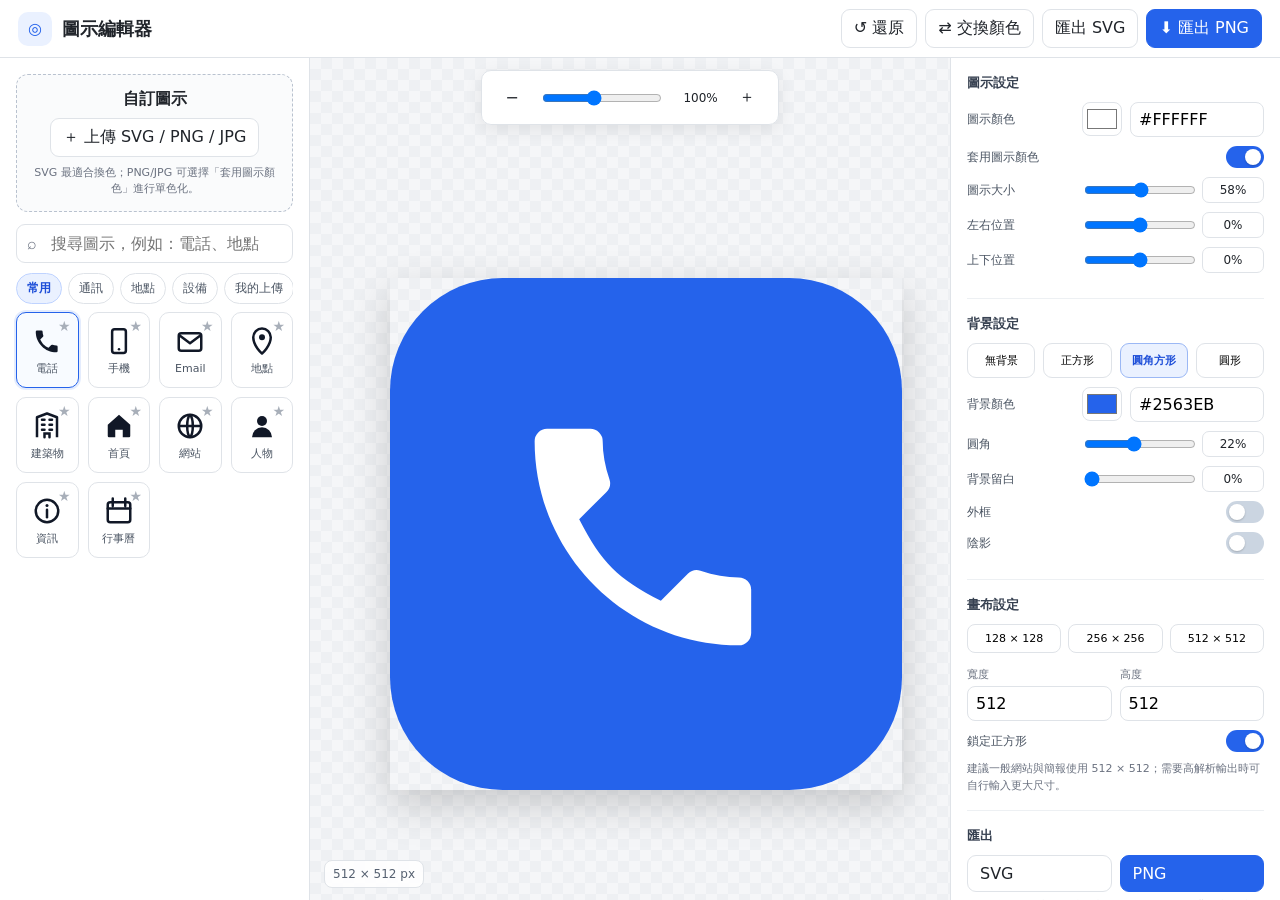
==== icon-editor/index.html @ 5bfa66d4 "Add icon editor V1.1" ====
<!DOCTYPE html>
<html lang="zh-Hant">
<head>
<meta charset="UTF-8">
<meta name="viewport" content="width=device-width, initial-scale=1.0">
<title>圖示編輯器 V1.1</title>
<style>
  :root{
    --bg:#f5f6f8;
    --panel:#ffffff;
    --line:#dfe3e8;
    --text:#20242a;
    --muted:#6b7280;
    --accent:#2563eb;
    --accent-soft:#eaf1ff;
    --danger:#dc2626;
    --shadow:0 8px 24px rgba(0,0,0,.08);
    --radius:14px;
  }
  *{box-sizing:border-box}
  body{
    margin:0;
    font-family:"Segoe UI","Microsoft JhengHei",system-ui,-apple-system,sans-serif;
    color:var(--text);
    background:var(--bg);
    min-height:100vh;
    overflow:hidden;
  }
  button,input,select{font:inherit}
  button{cursor:pointer}
  .app{
    display:grid;
    grid-template-rows:58px 1fr;
    height:100vh;
  }
  .topbar{
    display:flex;
    align-items:center;
    justify-content:space-between;
    gap:16px;
    padding:0 18px;
    background:#fff;
    border-bottom:1px solid var(--line);
  }
  .brand{
    display:flex;
    align-items:center;
    gap:10px;
    min-width:0;
  }
  .brand-logo{
    width:34px;height:34px;border-radius:10px;
    display:grid;place-items:center;
    background:var(--accent-soft); color:var(--accent);
    font-weight:700;
  }
  .brand h1{font-size:18px;margin:0;white-space:nowrap}
  .toolbar{
    display:flex;align-items:center;gap:8px;flex-wrap:wrap;
  }
  .btn{
    border:1px solid var(--line);
    background:#fff;
    color:var(--text);
    border-radius:9px;
    padding:8px 12px;
    display:inline-flex;align-items:center;gap:6px;
  }
  .btn:hover{background:#f8fafc}
  .btn.primary{background:var(--accent);color:#fff;border-color:var(--accent)}
  .btn.primary:hover{filter:brightness(.96)}
  .btn.ghost{border-color:transparent;background:transparent}
  .btn.danger{color:var(--danger)}
  .workspace{
    display:grid;
    grid-template-columns:310px 1fr 330px;
    min-height:0;
  }
  .panel{
    background:var(--panel);
    min-height:0;
    overflow:auto;
  }
  .left{border-right:1px solid var(--line)}
  .right{border-left:1px solid var(--line)}
  .panel-inner{padding:16px}
  .section-title{
    font-size:13px;
    font-weight:700;
    margin:0 0 10px;
    color:#374151;
  }
  .search{
    position:relative;
    margin-bottom:10px;
  }
  .search input{
    width:100%;
    border:1px solid var(--line);
    border-radius:9px;
    padding:9px 10px 9px 34px;
    outline:none;
    background:#fff;
  }
  .search span{
    position:absolute;left:11px;top:50%;transform:translateY(-50%);
    color:var(--muted);
  }
  .tabs{
    display:flex;gap:6px;overflow:auto;padding-bottom:8px;
    scrollbar-width:thin;
  }
  .tab{
    flex:0 0 auto;
    border:1px solid var(--line);
    border-radius:999px;
    padding:6px 10px;
    background:#fff;
    color:#4b5563;
    font-size:12px;
  }
  .tab.active{
    background:var(--accent-soft);
    border-color:#bfd3ff;
    color:#1d4ed8;
    font-weight:700;
  }
  .icon-grid{
    display:grid;
    grid-template-columns:repeat(4,1fr);
    gap:9px;
  }
  .icon-item{
    position:relative;
    border:1px solid var(--line);
    border-radius:10px;
    background:#fff;
    min-height:76px;
    padding:9px 6px 6px;
    display:flex;
    cursor:pointer;
    user-select:none;
    flex-direction:column;
    align-items:center;
    justify-content:center;
    gap:5px;
  }
  .icon-item:hover{border-color:#9db7ef;background:#fbfdff}
  .icon-item.active{
    border-color:var(--accent);
    box-shadow:0 0 0 2px rgba(37,99,235,.12);
    background:#f8fbff;
  }
  .icon-preview{
    width:30px;height:30px;
    color:#111827;
    display:grid;place-items:center;
  }
  .icon-preview svg{width:100%;height:100%}
  .icon-name{
    font-size:11px;
    color:#4b5563;
    max-width:100%;
    overflow:hidden;
    text-overflow:ellipsis;
    white-space:nowrap;
  }
  .favorite{
    position:absolute;right:5px;top:4px;
    border:none;background:transparent;color:#a8afb9;
    padding:2px;font-size:14px;line-height:1;
  }
  .favorite.on{color:#f59e0b}
  .upload-box{
    border:1.5px dashed #b9c2cf;
    border-radius:12px;
    padding:14px;
    text-align:center;
    background:#fafbfc;
    margin-bottom:12px;
  }
  .upload-box input{display:none}
  .upload-box .btn{justify-content:center}
  .upload-note{
    margin-top:8px;
    font-size:11px;
    color:var(--muted);
    line-height:1.45;
  }

  .stage{
    position:relative;
    min-width:0;
    min-height:0;
    overflow:auto;
    background:
      linear-gradient(45deg,#eef0f3 25%,transparent 25%),
      linear-gradient(-45deg,#eef0f3 25%,transparent 25%),
      linear-gradient(45deg,transparent 75%,#eef0f3 75%),
      linear-gradient(-45deg,transparent 75%,#eef0f3 75%);
    background-size:22px 22px;
    background-position:0 0,0 11px,11px -11px,-11px 0;
  }
  .stage-toolbar{
    position:sticky;
    top:12px;
    z-index:5;
    display:flex;
    justify-content:center;
    pointer-events:none;
  }
  .stage-toolbar .group{
    pointer-events:auto;
    display:flex;align-items:center;gap:8px;
    padding:7px 10px;
    border:1px solid var(--line);
    background:rgba(255,255,255,.94);
    backdrop-filter:blur(8px);
    border-radius:10px;
    box-shadow:0 5px 18px rgba(0,0,0,.08);
  }
  .stage-toolbar input[type=range]{width:120px}
  .stage-center{
    min-height:100%;
    min-width:100%;
    display:grid;
    place-items:center;
    padding:80px;
  }
  .canvas-wrap{
    position:relative;
    box-shadow:0 15px 40px rgba(0,0,0,.18);
    background:transparent;
    transform-origin:center center;
  }
  #previewSvg{display:block}
  .stage-info{
    position:absolute;
    left:14px;bottom:12px;
    color:#556070;
    font-size:12px;
    background:rgba(255,255,255,.9);
    border:1px solid var(--line);
    border-radius:8px;
    padding:6px 8px;
  }

  .control-section{
    border-bottom:1px solid #edf0f3;
    padding:0 0 16px;
    margin-bottom:16px;
  }
  .control-section:last-child{border-bottom:none}
  .control-row{
    display:grid;
    grid-template-columns:105px 1fr;
    gap:10px;
    align-items:center;
    margin:9px 0;
  }
  .control-row label{
    color:#4b5563;
    font-size:12px;
  }
  .control-row input[type="text"],
  .control-row input[type="number"],
  .control-row select{
    width:100%;
    border:1px solid var(--line);
    border-radius:8px;
    padding:7px 8px;
    outline:none;
    background:#fff;
  }
  .control-row input:focus,.control-row select:focus{border-color:#94b4f6}
  .range-line{
    display:grid;
    grid-template-columns:1fr 62px;
    gap:8px;
    align-items:center;
  }
  .range-line input[type=range]{width:100%}
  .mini-val{
    border:1px solid var(--line);
    border-radius:7px;
    padding:5px 6px;
    text-align:center;
    font-size:12px;
    background:#fff;
  }
  .color-field{
    display:grid;
    grid-template-columns:40px 1fr;
    gap:8px;
  }
  input[type="color"]{
    width:40px;height:34px;padding:2px;
    border:1px solid var(--line);
    border-radius:8px;background:#fff;
  }
  .shape-grid{
    display:grid;
    grid-template-columns:repeat(4,1fr);
    gap:8px;
  }
  .shape-btn{
    border:1px solid var(--line);
    border-radius:9px;
    background:#fff;
    padding:9px 4px;
    font-size:11px;
  }
  .shape-btn.active{
    background:var(--accent-soft);
    color:#1d4ed8;
    border-color:#9bb8f5;
    font-weight:700;
  }
  .preset-grid{
    display:grid;
    grid-template-columns:repeat(3,1fr);
    gap:7px;
  }
  .preset{
    border:1px solid var(--line);
    background:#fff;
    border-radius:8px;
    padding:7px 6px;
    font-size:11px;
  }
  .preset:hover{background:#f8fafc}
  .two-cols{
    display:grid;
    grid-template-columns:1fr 1fr;
    gap:8px;
  }
  .check-row{
    display:flex;
    align-items:center;
    justify-content:space-between;
    gap:10px;
    margin:9px 0;
    font-size:12px;color:#4b5563;
  }
  .switch{
    position:relative;width:38px;height:22px;
  }
  .switch input{display:none}
  .slider{
    position:absolute;inset:0;background:#cbd5e1;border-radius:999px;
    transition:.2s;
  }
  .slider:before{
    content:"";position:absolute;width:16px;height:16px;left:3px;top:3px;
    background:#fff;border-radius:50%;transition:.2s;box-shadow:0 1px 2px rgba(0,0,0,.2);
  }
  .switch input:checked + .slider{background:var(--accent)}
  .switch input:checked + .slider:before{transform:translateX(16px)}
  .small-note{
    font-size:11px;color:var(--muted);line-height:1.5;margin-top:6px;
  }
  .empty{
    grid-column:1/-1;
    text-align:center;
    color:var(--muted);
    padding:24px 10px;
    font-size:12px;
  }
  .toast{
    position:fixed;
    left:50%;bottom:24px;transform:translateX(-50%) translateY(20px);
    background:#111827;color:#fff;padding:10px 14px;border-radius:9px;
    font-size:13px;opacity:0;pointer-events:none;transition:.25s;z-index:99;
  }
  .toast.show{opacity:1;transform:translateX(-50%) translateY(0)}
  @media(max-width:1050px){
    body{overflow:auto}
    .app{height:auto;min-height:100vh}
    .workspace{grid-template-columns:260px minmax(520px,1fr) 300px;min-width:1080px;min-height:calc(100vh - 58px)}
  }
</style>
</head>
<body>
<div class="app">
  <header class="topbar">
    <div class="brand">
      <div class="brand-logo">◎</div>
      <h1>圖示編輯器</h1>
    </div>
    <div class="toolbar">
      <button class="btn" id="resetBtn">↺ 還原</button>
      <button class="btn" id="swapBtn">⇄ 交換顏色</button>
      <button class="btn" id="svgBtn">匯出 SVG</button>
      <button class="btn primary" id="pngBtn">⬇ 匯出 PNG</button>
    </div>
  </header>

  <main class="workspace">
    <aside class="panel left">
      <div class="panel-inner">
        <div class="upload-box">
          <div style="font-weight:700;margin-bottom:8px;">自訂圖示</div>
          <label class="btn" for="fileInput">＋ 上傳 SVG / PNG / JPG</label>
          <input id="fileInput" type="file" accept=".svg,image/svg+xml,image/png,image/jpeg,image/webp" multiple>
          <div class="upload-note">SVG 最適合換色；PNG/JPG 可選擇「套用圖示顏色」進行單色化。</div>
        </div>

        <div class="search">
          <span>⌕</span>
          <input id="searchInput" type="text" placeholder="搜尋圖示，例如：電話、地點">
        </div>

        <div class="tabs" id="tabs"></div>
        <div class="icon-grid" id="iconGrid"></div>
      </div>
    </aside>

    <section class="stage" id="stage">
      <div class="stage-toolbar">
        <div class="group">
          <button class="btn ghost" id="zoomOut">−</button>
          <input id="zoomRange" type="range" min="25" max="200" step="5" value="100">
          <span id="zoomLabel" style="width:46px;text-align:right;font-size:12px;">100%</span>
          <button class="btn ghost" id="zoomIn">＋</button>
        </div>
      </div>

      <div class="stage-center">
        <div class="canvas-wrap" id="canvasWrap">
          <svg id="previewSvg" xmlns="http://www.w3.org/2000/svg" width="512" height="512" viewBox="0 0 512 512"></svg>
        </div>
      </div>
      <div class="stage-info" id="stageInfo">512 × 512 px</div>
    </section>

    <aside class="panel right">
      <div class="panel-inner">
        <div class="control-section">
          <div class="section-title">圖示設定</div>

          <div class="control-row">
            <label>圖示顏色</label>
            <div class="color-field">
              <input id="iconColor" type="color" value="#ffffff">
              <input id="iconHex" type="text" value="#FFFFFF">
            </div>
          </div>

          <div class="check-row">
            <span>套用圖示顏色</span>
            <label class="switch">
              <input id="tintToggle" type="checkbox" checked>
              <span class="slider"></span>
            </label>
          </div>

          <div class="control-row">
            <label>圖示大小</label>
            <div class="range-line">
              <input id="iconSize" type="range" min="20" max="95" value="58">
              <div class="mini-val" id="iconSizeVal">58%</div>
            </div>
          </div>

          <div class="control-row">
            <label>左右位置</label>
            <div class="range-line">
              <input id="offsetX" type="range" min="-40" max="40" value="0">
              <div class="mini-val" id="offsetXVal">0%</div>
            </div>
          </div>

          <div class="control-row">
            <label>上下位置</label>
            <div class="range-line">
              <input id="offsetY" type="range" min="-40" max="40" value="0">
              <div class="mini-val" id="offsetYVal">0%</div>
            </div>
          </div>
        </div>

        <div class="control-section">
          <div class="section-title">背景設定</div>

          <div class="shape-grid" id="shapeGrid">
            <button class="shape-btn" data-shape="none">無背景</button>
            <button class="shape-btn" data-shape="square">正方形</button>
            <button class="shape-btn active" data-shape="rounded">圓角方形</button>
            <button class="shape-btn" data-shape="circle">圓形</button>
          </div>

          <div class="control-row">
            <label>背景顏色</label>
            <div class="color-field">
              <input id="bgColor" type="color" value="#2563eb">
              <input id="bgHex" type="text" value="#2563EB">
            </div>
          </div>

          <div class="control-row" id="radiusRow">
            <label>圓角</label>
            <div class="range-line">
              <input id="radiusRange" type="range" min="0" max="50" value="22">
              <div class="mini-val" id="radiusVal">22%</div>
            </div>
          </div>

          <div class="control-row">
            <label>背景留白</label>
            <div class="range-line">
              <input id="bgInset" type="range" min="0" max="30" value="0">
              <div class="mini-val" id="bgInsetVal">0%</div>
            </div>
          </div>

          <div class="check-row">
            <span>外框</span>
            <label class="switch">
              <input id="borderToggle" type="checkbox">
              <span class="slider"></span>
            </label>
          </div>

          <div id="borderControls" style="display:none;">
            <div class="control-row">
              <label>外框顏色</label>
              <div class="color-field">
                <input id="borderColor" type="color" value="#ffffff">
                <input id="borderHex" type="text" value="#FFFFFF">
              </div>
            </div>
            <div class="control-row">
              <label>外框粗細</label>
              <div class="range-line">
                <input id="borderWidth" type="range" min="1" max="12" value="3">
                <div class="mini-val" id="borderWidthVal">3%</div>
              </div>
            </div>
          </div>

          <div class="check-row">
            <span>陰影</span>
            <label class="switch">
              <input id="shadowToggle" type="checkbox">
              <span class="slider"></span>
            </label>
          </div>
        </div>

        <div class="control-section">
          <div class="section-title">畫布設定</div>

          <div class="preset-grid">
            <button class="preset" data-size="128">128 × 128</button>
            <button class="preset" data-size="256">256 × 256</button>
            <button class="preset" data-size="512">512 × 512</button>
          </div>

          <div class="two-cols" style="margin-top:10px;">
            <div>
              <label style="font-size:11px;color:#6b7280;">寬度</label>
              <input id="canvasW" type="number" min="20" max="4096" value="512"
                style="width:100%;margin-top:4px;border:1px solid var(--line);border-radius:8px;padding:7px 8px;">
            </div>
            <div>
              <label style="font-size:11px;color:#6b7280;">高度</label>
              <input id="canvasH" type="number" min="20" max="4096" value="512"
                style="width:100%;margin-top:4px;border:1px solid var(--line);border-radius:8px;padding:7px 8px;">
            </div>
          </div>

          <div class="check-row">
            <span>鎖定正方形</span>
            <label class="switch">
              <input id="lockSquare" type="checkbox" checked>
              <span class="slider"></span>
            </label>
          </div>

          <div class="small-note">建議一般網站與簡報使用 512 × 512；需要高解析輸出時可自行輸入更大尺寸。</div>
        </div>

        <div class="control-section">
          <div class="section-title">匯出</div>
          <div class="two-cols">
            <button class="btn" id="svgBtn2">SVG</button>
            <button class="btn primary" id="pngBtn2">PNG</button>
          </div>
          <div class="small-note">PNG 會依目前畫布尺寸輸出；SVG 可保留向量背景與內建 SVG 圖示。</div>
        </div>
      </div>
    </aside>
  </main>
</div>

<div class="toast" id="toast"></div>

<script>
const SVG_NS = "http://www.w3.org/2000/svg";

const icons = [
  {id:"phone", name:"電話", category:"常用", keywords:"電話 phone 通訊", viewBox:"0 0 24 24", svg:`<path d="M6.6 10.8c1.8 3.5 3.1 4.8 6.6 6.6l2.2-2.2a1 1 0 0 1 1-.24c1.08.36 2.1.55 3.1.55a1 1 0 0 1 1 1V20a1 1 0 0 1-1 1C10.4 21 3 13.6 3 4.5a1 1 0 0 1 1-1H7.5a1 1 0 0 1 1 1c0 1 .19 2.02.55 3.1a1 1 0 0 1-.24 1L6.6 10.8Z" fill="currentColor"/>`},
  {id:"mobile", name:"手機", category:"常用", keywords:"手機 mobile phone", viewBox:"0 0 24 24", svg:`<rect x="6.5" y="2.5" width="11" height="19" rx="2" fill="none" stroke="currentColor" stroke-width="2"/><circle cx="12" cy="18.5" r="1" fill="currentColor"/>`},
  {id:"mail", name:"Email", category:"常用", keywords:"email 信箱 信封 mail", viewBox:"0 0 24 24", svg:`<rect x="3" y="5" width="18" height="14" rx="2" fill="none" stroke="currentColor" stroke-width="2"/><path d="m4 7 8 6 8-6" fill="none" stroke="currentColor" stroke-width="2" stroke-linecap="round" stroke-linejoin="round"/>`},
  {id:"location", name:"地點", category:"常用", keywords:"地點 地址 定位 location pin map", viewBox:"0 0 24 24", svg:`<path d="M12 22s7-6 7-13A7 7 0 0 0 5 9c0 7 7 13 7 13Z" fill="none" stroke="currentColor" stroke-width="2" stroke-linejoin="round"/><circle cx="12" cy="9" r="2.4" fill="currentColor"/>`},
  {id:"building", name:"建築物", category:"常用", keywords:"建築物 大樓 building office", viewBox:"0 0 24 24", svg:`<path d="M4 21V5l8-3 8 3v16" fill="none" stroke="currentColor" stroke-width="2" stroke-linejoin="round"/><path d="M8 7h2M14 7h2M8 11h2M14 11h2M8 15h2M14 15h2M10 21v-3h4v3" fill="none" stroke="currentColor" stroke-width="2" stroke-linecap="round"/>`},
  {id:"home", name:"首頁", category:"常用", keywords:"首頁 房子 home house", viewBox:"0 0 24 24", svg:`<path d="m3 11 9-8 9 8v9a1 1 0 0 1-1 1h-5v-6H9v6H4a1 1 0 0 1-1-1v-9Z" fill="currentColor"/>`},
  {id:"globe", name:"網站", category:"常用", keywords:"網站 地球 globe web www", viewBox:"0 0 24 24", svg:`<circle cx="12" cy="12" r="9" fill="none" stroke="currentColor" stroke-width="2"/><path d="M3 12h18M12 3c3 3 3 15 0 18M12 3c-3 3-3 15 0 18" fill="none" stroke="currentColor" stroke-width="2"/>`},
  {id:"person", name:"人物", category:"常用", keywords:"人物 聯絡人 user person", viewBox:"0 0 24 24", svg:`<circle cx="12" cy="8" r="4" fill="currentColor"/><path d="M4 21a8 8 0 0 1 16 0H4Z" fill="currentColor"/>`},
  {id:"info", name:"資訊", category:"常用", keywords:"資訊 info information", viewBox:"0 0 24 24", svg:`<circle cx="12" cy="12" r="9" fill="none" stroke="currentColor" stroke-width="2"/><circle cx="12" cy="7.5" r="1.2" fill="currentColor"/><path d="M12 11v6" stroke="currentColor" stroke-width="2" stroke-linecap="round"/>`},
  {id:"calendar", name:"行事曆", category:"常用", keywords:"行事曆 日期 日曆 calendar", viewBox:"0 0 24 24", svg:`<rect x="3" y="5" width="18" height="16" rx="2" fill="none" stroke="currentColor" stroke-width="2"/><path d="M7 2v6M17 2v6M3 10h18" stroke="currentColor" stroke-width="2" stroke-linecap="round"/>`},

  {id:"chat", name:"訊息", category:"通訊", keywords:"聊天 訊息 chat message", viewBox:"0 0 24 24", svg:`<path d="M4 4h16v12H9l-5 4V4Z" fill="none" stroke="currentColor" stroke-width="2" stroke-linejoin="round"/><path d="M8 9h8M8 13h5" stroke="currentColor" stroke-width="2" stroke-linecap="round"/>`},
  {id:"at", name:"@", category:"通訊", keywords:"@ email at", viewBox:"0 0 24 24", svg:`<path d="M16 8v6a3 3 0 0 0 6 0v-2a10 10 0 1 0-3 7.2" fill="none" stroke="currentColor" stroke-width="2" stroke-linecap="round"/><circle cx="12" cy="12" r="4" fill="none" stroke="currentColor" stroke-width="2"/>`},
  {id:"fax", name:"傳真", category:"通訊", keywords:"傳真 fax printer", viewBox:"0 0 24 24", svg:`<path d="M7 3h10v5H7zM5 9h14a2 2 0 0 1 2 2v7h-4v3H7v-3H3v-7a2 2 0 0 1 2-2Z" fill="none" stroke="currentColor" stroke-width="2"/><path d="M9 15h6M9 18h6" stroke="currentColor" stroke-width="2"/>`},
  {id:"rss", name:"RSS", category:"通訊", keywords:"RSS 訂閱 feed", viewBox:"0 0 24 24", svg:`<circle cx="6" cy="18" r="2" fill="currentColor"/><path d="M4 11a9 9 0 0 1 9 9M4 5a15 15 0 0 1 15 15" fill="none" stroke="currentColor" stroke-width="2.2" stroke-linecap="round"/>`},

  {id:"map", name:"地圖", category:"地點", keywords:"地圖 map location", viewBox:"0 0 24 24", svg:`<path d="m3 6 6-3 6 3 6-3v15l-6 3-6-3-6 3V6Z" fill="none" stroke="currentColor" stroke-width="2" stroke-linejoin="round"/><path d="M9 3v15M15 6v15" stroke="currentColor" stroke-width="2"/>`},
  {id:"office", name:"辦公室", category:"地點", keywords:"辦公室 office workplace", viewBox:"0 0 24 24", svg:`<path d="M3 21h18M5 21V4h10v17M15 9h4v12" fill="none" stroke="currentColor" stroke-width="2"/><path d="M8 8h4M8 12h4M8 16h4" stroke="currentColor" stroke-width="2" stroke-linecap="round"/>`},
  {id:"classroom", name:"教室", category:"地點", keywords:"教室 classroom school", viewBox:"0 0 24 24", svg:`<rect x="3" y="3" width="18" height="12" rx="1.5" fill="none" stroke="currentColor" stroke-width="2"/><path d="M8 21h8M12 15v6M7 8h4M7 11h8" stroke="currentColor" stroke-width="2" stroke-linecap="round"/>`},
  {id:"temple", name:"場所", category:"地點", keywords:"場所 寺院 禮堂 temple hall", viewBox:"0 0 24 24", svg:`<path d="M3 9h18L12 3 3 9ZM5 11h14v9H5zM2 21h20" fill="none" stroke="currentColor" stroke-width="2" stroke-linejoin="round"/><path d="M9 11v9M15 11v9" stroke="currentColor" stroke-width="2"/>`},

  {id:"printer", name:"印表機", category:"設備", keywords:"印表機 printer", viewBox:"0 0 24 24", svg:`<path d="M7 8V3h10v5M7 17H4a2 2 0 0 1-2-2v-5a2 2 0 0 1 2-2h16a2 2 0 0 1 2 2v5a2 2 0 0 1-2 2h-3" fill="none" stroke="currentColor" stroke-width="2"/><path d="M7 14h10v7H7z" fill="none" stroke="currentColor" stroke-width="2"/><circle cx="18" cy="11" r="1" fill="currentColor"/>`},
  {id:"computer", name:"電腦", category:"設備", keywords:"電腦 desktop computer", viewBox:"0 0 24 24", svg:`<rect x="2.5" y="3.5" width="19" height="13" rx="1.5" fill="none" stroke="currentColor" stroke-width="2"/><path d="M8 21h8M12 16.5V21" stroke="currentColor" stroke-width="2" stroke-linecap="round"/>`},
  {id:"monitor", name:"螢幕", category:"設備", keywords:"螢幕 monitor display", viewBox:"0 0 24 24", svg:`<rect x="3" y="4" width="18" height="13" rx="2" fill="none" stroke="currentColor" stroke-width="2"/><path d="M9 21h6M12 17v4" stroke="currentColor" stroke-width="2" stroke-linecap="round"/>`},
  {id:"camera", name:"相機", category:"設備", keywords:"相機 camera photo", viewBox:"0 0 24 24", svg:`<path d="M4 7h4l2-3h4l2 3h4a2 2 0 0 1 2 2v9a2 2 0 0 1-2 2H4a2 2 0 0 1-2-2V9a2 2 0 0 1 2-2Z" fill="none" stroke="currentColor" stroke-width="2"/><circle cx="12" cy="13" r="4" fill="none" stroke="currentColor" stroke-width="2"/>`},
  {id:"mic", name:"麥克風", category:"設備", keywords:"麥克風 microphone mic", viewBox:"0 0 24 24", svg:`<rect x="9" y="2" width="6" height="12" rx="3" fill="none" stroke="currentColor" stroke-width="2"/><path d="M5 11a7 7 0 0 0 14 0M12 18v4M8 22h8" fill="none" stroke="currentColor" stroke-width="2" stroke-linecap="round"/>`},
  {id:"qr", name:"QR", category:"設備", keywords:"QR qrcode", viewBox:"0 0 24 24", svg:`<path d="M3 3h7v7H3zM14 3h7v7h-7zM3 14h7v7H3z" fill="none" stroke="currentColor" stroke-width="2"/><path d="M14 14h3v3h-3zM18 18h3v3h-3zM14 19h2v2h-2zM19 14h2v2h-2z" fill="currentColor"/>`}
];

const categories = ["常用","通訊","地點","設備","我的上傳","收藏"];
let uploads = [];
let favorites = new Set(JSON.parse(localStorage.getItem("iconEditorFavorites") || "[]"));

const state = {
  selectedId:"phone",
  selectedType:"builtin",
  shape:"rounded",
  iconColor:"#FFFFFF",
  bgColor:"#2563EB",
  iconSize:58,
  offsetX:0,
  offsetY:0,
  radius:22,
  bgInset:0,
  border:false,
  borderColor:"#FFFFFF",
  borderWidth:3,
  shadow:false,
  width:512,
  height:512,
  zoom:100,
  tint:true,
  category:"常用"
};

const $ = sel => document.querySelector(sel);
const $$ = sel => [...document.querySelectorAll(sel)];
const preview = $("#previewSvg");

function esc(s){
  return String(s).replace(/[&<>"']/g, c => ({'&':'&amp;','<':'&lt;','>':'&gt;','"':'&quot;',"'":'&#39;'}[c]));
}
function toast(msg){
  const t=$("#toast"); t.textContent=msg; t.classList.add("show");
  setTimeout(()=>t.classList.remove("show"),1800);
}
function hexNormalize(v, fallback){
  let x=(v||"").trim().toUpperCase();
  if(!x.startsWith("#")) x="#"+x;
  if(/^#[0-9A-F]{6}$/.test(x)) return x;
  if(/^#[0-9A-F]{3}$/.test(x)) return "#"+x.slice(1).split("").map(c=>c+c).join("");
  return fallback;
}
function svgEl(name, attrs={}){
  const el=document.createElementNS(SVG_NS,name);
  Object.entries(attrs).forEach(([k,v])=>el.setAttribute(k,v));
  return el;
}
function currentIcon(){
  if(state.selectedType==="builtin") return icons.find(x=>x.id===state.selectedId) || icons[0];
  return uploads.find(x=>x.id===state.selectedId) || uploads[0];
}

function renderTabs(){
  $("#tabs").innerHTML=categories.map(c=>`<button class="tab ${state.category===c?"active":""}" data-cat="${c}">${c}</button>`).join("");
  $$(".tab").forEach(b=>b.onclick=()=>{state.category=b.dataset.cat;renderTabs();renderIconGrid();});
}
function renderIconGrid(){
  const q=$("#searchInput").value.trim().toLowerCase();
  let data=[];
  if(state.category==="我的上傳"){
    data=uploads;
  }else if(state.category==="收藏"){
    data=[
      ...icons.filter(i=>favorites.has("builtin:"+i.id)).map(i=>({...i,_type:"builtin"})),
      ...uploads.filter(i=>favorites.has("upload:"+i.id)).map(i=>({...i,_type:"upload"}))
    ];
  }else{
    data=icons.filter(i=>i.category===state.category).map(i=>({...i,_type:"builtin"}));
  }
  if(q) data=data.filter(i=>`${i.name} ${i.keywords||""}`.toLowerCase().includes(q));

  if(!data.length){
    $("#iconGrid").innerHTML=`<div class="empty">${state.category==="我的上傳"?"尚未上傳圖示":"找不到符合的圖示"}</div>`;
    return;
  }

  $("#iconGrid").innerHTML=data.map(i=>{
    const type=i._type || (uploads.some(u=>u.id===i.id)?"upload":"builtin");
    const active=state.selectedId===i.id && state.selectedType===type;
    const fav=favorites.has(type+":"+i.id);
    let body="";
    if(type==="builtin"){
      body=`<svg viewBox="${i.viewBox}" aria-hidden="true">${i.svg}</svg>`;
    }else if(i.kind==="svg"){
      body=`<img src="${i.url}" style="max-width:100%;max-height:100%;display:block">`;
    }else{
      body=`<img src="${i.url}" style="max-width:100%;max-height:100%;display:block">`;
    }
    return `<div class="icon-item ${active?"active":""}" data-id="${i.id}" data-type="${type}" role="button" tabindex="0" aria-label="${esc(i.name)}">
      <button class="favorite ${fav?"on":""}" data-fav="${type}:${i.id}" title="收藏" aria-label="收藏 ${esc(i.name)}">★</button>
      <span class="icon-preview">${body}</span>
      <span class="icon-name">${esc(i.name)}</span>
    </div>`;
  }).join("");

  $$(".icon-item").forEach(b=>{
    const selectIcon=e=>{
      if(e.target.closest && e.target.closest(".favorite")) return;
      state.selectedId=b.dataset.id;
      state.selectedType=b.dataset.type;
      renderIconGrid();
      renderPreview();
    };
    b.onclick=selectIcon;
    b.onkeydown=e=>{
      if(e.key==="Enter" || e.key===" "){
        e.preventDefault();
        selectIcon(e);
      }
    };
  });
  $$(".favorite").forEach(b=>{
    b.onclick=e=>{
      e.stopPropagation();
      const key=b.dataset.fav;
      favorites.has(key)?favorites.delete(key):favorites.add(key);
      localStorage.setItem("iconEditorFavorites",JSON.stringify([...favorites]));
      renderIconGrid();
    };
  });
}

async function handleFiles(files){
  for(const file of files){
    const id="up_"+Date.now()+"_"+Math.random().toString(36).slice(2,8);
    const ext=file.name.split(".").pop().toLowerCase();
    if(file.type==="image/svg+xml" || ext==="svg"){
      const text=await file.text();
      const url=URL.createObjectURL(new Blob([text],{type:"image/svg+xml"}));
      uploads.push({id,name:file.name.replace(/\.[^.]+$/,""),category:"我的上傳",kind:"svg",text,url,keywords:file.name});
    }else{
      const url=URL.createObjectURL(file);
      uploads.push({id,name:file.name.replace(/\.[^.]+$/,""),category:"我的上傳",kind:"raster",url,keywords:file.name});
    }
  }
  if(files.length){
    const last=uploads[uploads.length-1];
    state.category="我的上傳";
    state.selectedId=last.id;
    state.selectedType="upload";
    renderTabs();renderIconGrid();renderPreview();
  }
}
$("#fileInput").addEventListener("change",e=>handleFiles([...e.target.files]));
$("#searchInput").addEventListener("input",renderIconGrid);

function addBackground(){
  if(state.shape==="none") return;
  const w=state.width,h=state.height;
  const inset=Math.min(w,h)*(state.bgInset/100);
  const x=inset,y=inset,bw=w-2*inset,bh=h-2*inset;
  let shape;
  const stroke=state.border?state.borderColor:"none";
  const sw=state.border?Math.min(w,h)*(state.borderWidth/100):0;

  if(state.shape==="circle"){
    const d=Math.min(bw,bh);
    shape=svgEl("circle",{
      cx:w/2,cy:h/2,r:Math.max(0,d/2-sw/2),
      fill:state.bgColor,stroke,"stroke-width":sw
    });
  }else{
    const radius=state.shape==="square"?0:Math.min(bw,bh)*(state.radius/100);
    shape=svgEl("rect",{
      x:x+sw/2,y:y+sw/2,width:Math.max(0,bw-sw),height:Math.max(0,bh-sw),
      rx:radius,ry:radius,fill:state.bgColor,stroke,"stroke-width":sw
    });
  }
  if(state.shadow) shape.setAttribute("filter","url(#shadow)");
  preview.appendChild(shape);
}

function addBuiltinIcon(icon){
  const w=state.width,h=state.height;
  const size=Math.min(w,h)*(state.iconSize/100);
  const x=w/2 + w*(state.offsetX/100);
  const y=h/2 + h*(state.offsetY/100);

  const outer=svgEl("svg",{
    x:x-size/2,y:y-size/2,width:size,height:size,
    viewBox:icon.viewBox,
    color:state.iconColor,
    overflow:"visible"
  });
  outer.innerHTML=icon.svg;
  preview.appendChild(outer);
}

function addUploadedIcon(icon){
  const w=state.width,h=state.height;
  const size=Math.min(w,h)*(state.iconSize/100);
  const x=w/2 + w*(state.offsetX/100)-size/2;
  const y=h/2 + h*(state.offsetY/100)-size/2;

  if(icon.kind==="svg" && state.tint){
    const fo=svgEl("g",{transform:`translate(${x} ${y})`});
    const image=svgEl("image",{href:icon.url,x:0,y:0,width:size,height:size,preserveAspectRatio:"xMidYMid meet",filter:"url(#tintFilter)"});
    fo.appendChild(image);
    preview.appendChild(fo);
  }else if(icon.kind==="raster" && state.tint){
    const image=svgEl("image",{href:icon.url,x,y,width:size,height:size,preserveAspectRatio:"xMidYMid meet",filter:"url(#tintFilter)"});
    preview.appendChild(image);
  }else{
    const image=svgEl("image",{href:icon.url,x,y,width:size,height:size,preserveAspectRatio:"xMidYMid meet"});
    preview.appendChild(image);
  }
}

function renderPreview(){
  preview.setAttribute("width",state.width);
  preview.setAttribute("height",state.height);
  preview.setAttribute("viewBox",`0 0 ${state.width} ${state.height}`);
  preview.innerHTML="";

  const defs=svgEl("defs");
  defs.innerHTML=`
    <filter id="shadow" x="-30%" y="-30%" width="160%" height="160%">
      <feDropShadow dx="${state.width*.012}" dy="${state.height*.018}" stdDeviation="${Math.min(state.width,state.height)*.018}" flood-opacity=".28"/>
    </filter>
    <filter id="tintFilter" color-interpolation-filters="sRGB">
      <feFlood flood-color="${state.iconColor}" result="flood"/>
      <feComposite in="flood" in2="SourceAlpha" operator="in"/>
    </filter>`;
  preview.appendChild(defs);

  addBackground();

  const icon=currentIcon();
  if(icon){
    if(state.selectedType==="builtin") addBuiltinIcon(icon);
    else addUploadedIcon(icon);
  }

  $("#canvasWrap").style.transform=`scale(${state.zoom/100})`;
  $("#stageInfo").textContent=`${state.width} × ${state.height} px`;
  $("#radiusRow").style.opacity=state.shape==="rounded"?"1":".45";
}

function bindColor(colorId,hexId,key){
  const c=$(colorId),h=$(hexId);
  c.addEventListener("input",()=>{state[key]=c.value.toUpperCase();h.value=state[key];renderPreview();});
  h.addEventListener("change",()=>{state[key]=hexNormalize(h.value,state[key]);h.value=state[key];c.value=state[key];renderPreview();});
}
bindColor("#iconColor","#iconHex","iconColor");
bindColor("#bgColor","#bgHex","bgColor");
bindColor("#borderColor","#borderHex","borderColor");

function bindRange(id,valId,key,suffix="%"){
  const el=$(id),out=$(valId);
  el.addEventListener("input",()=>{
    state[key]=Number(el.value);
    out.textContent=el.value+suffix;
    renderPreview();
  });
}
bindRange("#iconSize","#iconSizeVal","iconSize");
bindRange("#offsetX","#offsetXVal","offsetX");
bindRange("#offsetY","#offsetYVal","offsetY");
bindRange("#radiusRange","#radiusVal","radius");
bindRange("#bgInset","#bgInsetVal","bgInset");
bindRange("#borderWidth","#borderWidthVal","borderWidth");

$$(".shape-btn").forEach(b=>b.onclick=()=>{
  state.shape=b.dataset.shape;
  $$(".shape-btn").forEach(x=>x.classList.toggle("active",x===b));
  renderPreview();
});
$("#borderToggle").onchange=e=>{
  state.border=e.target.checked;
  $("#borderControls").style.display=state.border?"block":"none";
  renderPreview();
};
$("#shadowToggle").onchange=e=>{state.shadow=e.target.checked;renderPreview();};
$("#tintToggle").onchange=e=>{state.tint=e.target.checked;renderPreview();};

function updateCanvas(w,h){
  state.width=Math.max(20,Math.min(4096,Number(w)||512));
  state.height=Math.max(20,Math.min(4096,Number(h)||512));
  $("#canvasW").value=state.width;$("#canvasH").value=state.height;
  renderPreview();
}
$$(".preset").forEach(b=>b.onclick=()=>updateCanvas(b.dataset.size,b.dataset.size));
$("#canvasW").onchange=e=>{
  const w=Number(e.target.value)||512;
  if($("#lockSquare").checked) updateCanvas(w,w); else updateCanvas(w,state.height);
};
$("#canvasH").onchange=e=>{
  const h=Number(e.target.value)||512;
  if($("#lockSquare").checked) updateCanvas(h,h); else updateCanvas(state.width,h);
};

$("#zoomRange").oninput=e=>{
  state.zoom=Number(e.target.value);$("#zoomLabel").textContent=state.zoom+"%";renderPreview();
};
$("#zoomOut").onclick=()=>{
  state.zoom=Math.max(25,state.zoom-10);$("#zoomRange").value=state.zoom;$("#zoomLabel").textContent=state.zoom+"%";renderPreview();
};
$("#zoomIn").onclick=()=>{
  state.zoom=Math.min(200,state.zoom+10);$("#zoomRange").value=state.zoom;$("#zoomLabel").textContent=state.zoom+"%";renderPreview();
};

$("#swapBtn").onclick=()=>{
  [state.iconColor,state.bgColor]=[state.bgColor,state.iconColor];
  $("#iconColor").value=state.iconColor;$("#iconHex").value=state.iconColor;
  $("#bgColor").value=state.bgColor;$("#bgHex").value=state.bgColor;
  renderPreview();
};

function resetAll(){
  Object.assign(state,{
    shape:"rounded",iconColor:"#FFFFFF",bgColor:"#2563EB",iconSize:58,
    offsetX:0,offsetY:0,radius:22,bgInset:0,border:false,borderColor:"#FFFFFF",
    borderWidth:3,shadow:false,width:512,height:512,zoom:100,tint:true
  });
  $("#iconColor").value="#ffffff";$("#iconHex").value="#FFFFFF";
  $("#bgColor").value="#2563eb";$("#bgHex").value="#2563EB";
  $("#iconSize").value=58;$("#iconSizeVal").textContent="58%";
  $("#offsetX").value=0;$("#offsetXVal").textContent="0%";
  $("#offsetY").value=0;$("#offsetYVal").textContent="0%";
  $("#radiusRange").value=22;$("#radiusVal").textContent="22%";
  $("#bgInset").value=0;$("#bgInsetVal").textContent="0%";
  $("#borderToggle").checked=false;$("#borderControls").style.display="none";
  $("#shadowToggle").checked=false;$("#tintToggle").checked=true;
  $("#canvasW").value=512;$("#canvasH").value=512;
  $("#zoomRange").value=100;$("#zoomLabel").textContent="100%";
  $$(".shape-btn").forEach(b=>b.classList.toggle("active",b.dataset.shape==="rounded"));
  renderPreview();toast("已還原預設設定");
}
$("#resetBtn").onclick=resetAll;

function filename(ext){
  const icon=currentIcon();
  const n=(icon?.name||"icon").replace(/[\\/:*?"<>|]/g,"_");
  return `${n}_${state.width}x${state.height}.${ext}`;
}

function serializedSvg(){
  const clone=preview.cloneNode(true);
  clone.removeAttribute("width");
  clone.removeAttribute("height");
  clone.setAttribute("xmlns",SVG_NS);
  clone.setAttribute("viewBox",`0 0 ${state.width} ${state.height}`);
  return new XMLSerializer().serializeToString(clone);
}
function downloadBlob(blob,name){
  const a=document.createElement("a");
  a.href=URL.createObjectURL(blob);a.download=name;document.body.appendChild(a);a.click();a.remove();
  setTimeout(()=>URL.revokeObjectURL(a.href),500);
}
function exportSvg(){
  const svg=serializedSvg();
  downloadBlob(new Blob([svg],{type:"image/svg+xml;charset=utf-8"}),filename("svg"));
  toast("SVG 已匯出");
}
async function exportPng(){
  const svg=serializedSvg();
  const url=URL.createObjectURL(new Blob([svg],{type:"image/svg+xml;charset=utf-8"}));
  const img=new Image();
  img.onload=()=>{
    const canvas=document.createElement("canvas");
    canvas.width=state.width;canvas.height=state.height;
    const ctx=canvas.getContext("2d");
    ctx.clearRect(0,0,canvas.width,canvas.height);
    ctx.drawImage(img,0,0,state.width,state.height);
    URL.revokeObjectURL(url);
    canvas.toBlob(blob=>{
      if(!blob){toast("PNG 匯出失敗");return;}
      downloadBlob(blob,filename("png"));
      toast("PNG 已匯出");
    },"image/png");
  };
  img.onerror=()=>{URL.revokeObjectURL(url);toast("PNG 匯出失敗，請改用 SVG");};
  img.src=url;
}
$("#svgBtn").onclick=exportSvg;
$("#svgBtn2").onclick=exportSvg;
$("#pngBtn").onclick=exportPng;
$("#pngBtn2").onclick=exportPng;

renderTabs();
renderIconGrid();
renderPreview();
</script>
</body>
</html>
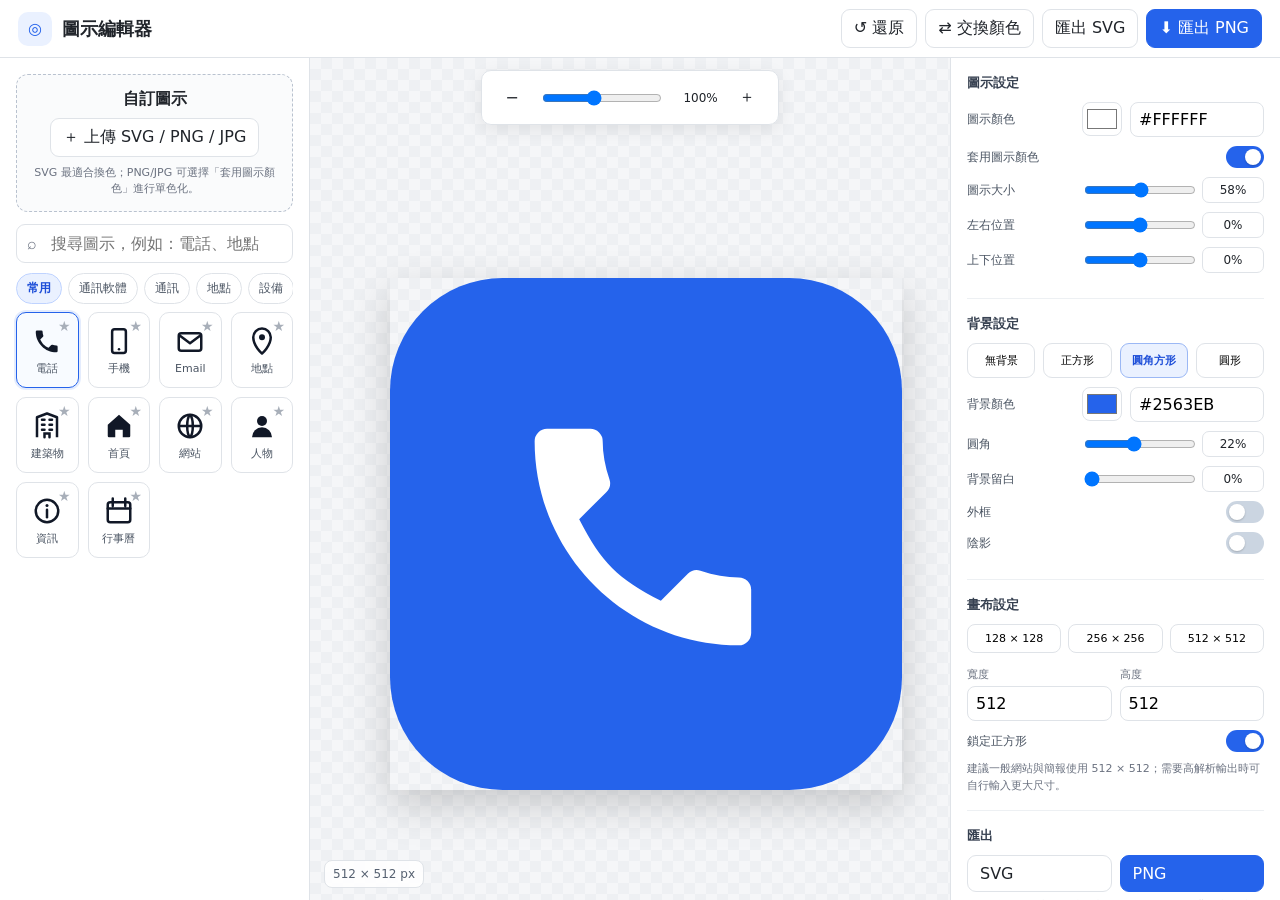
==== commit 5e5e71e4: "Add communication app icons to icon editor V1.2" ====
--- a/icon-editor/index.html
+++ b/icon-editor/index.html
@@ -2,1016 +2,24 @@
 <html lang="zh-Hant">
 <head>
 <meta charset="UTF-8">
-<meta name="viewport" content="width=device-width, initial-scale=1.0">
-<title>圖示編輯器 V1.1</title>
+<meta name="viewport" content="width=device-width,initial-scale=1.0">
+<title>圖示編輯器 V1.2</title>
 <style>
-  :root{
-    --bg:#f5f6f8;
-    --panel:#ffffff;
-    --line:#dfe3e8;
-    --text:#20242a;
-    --muted:#6b7280;
-    --accent:#2563eb;
-    --accent-soft:#eaf1ff;
-    --danger:#dc2626;
-    --shadow:0 8px 24px rgba(0,0,0,.08);
-    --radius:14px;
-  }
-  *{box-sizing:border-box}
-  body{
-    margin:0;
-    font-family:"Segoe UI","Microsoft JhengHei",system-ui,-apple-system,sans-serif;
-    color:var(--text);
-    background:var(--bg);
-    min-height:100vh;
-    overflow:hidden;
-  }
-  button,input,select{font:inherit}
-  button{cursor:pointer}
-  .app{
-    display:grid;
-    grid-template-rows:58px 1fr;
-    height:100vh;
-  }
-  .topbar{
-    display:flex;
-    align-items:center;
-    justify-content:space-between;
-    gap:16px;
-    padding:0 18px;
-    background:#fff;
-    border-bottom:1px solid var(--line);
-  }
-  .brand{
-    display:flex;
-    align-items:center;
-    gap:10px;
-    min-width:0;
-  }
-  .brand-logo{
-    width:34px;height:34px;border-radius:10px;
-    display:grid;place-items:center;
-    background:var(--accent-soft); color:var(--accent);
-    font-weight:700;
-  }
-  .brand h1{font-size:18px;margin:0;white-space:nowrap}
-  .toolbar{
-    display:flex;align-items:center;gap:8px;flex-wrap:wrap;
-  }
-  .btn{
-    border:1px solid var(--line);
-    background:#fff;
-    color:var(--text);
-    border-radius:9px;
-    padding:8px 12px;
-    display:inline-flex;align-items:center;gap:6px;
-  }
-  .btn:hover{background:#f8fafc}
-  .btn.primary{background:var(--accent);color:#fff;border-color:var(--accent)}
-  .btn.primary:hover{filter:brightness(.96)}
-  .btn.ghost{border-color:transparent;background:transparent}
-  .btn.danger{color:var(--danger)}
-  .workspace{
-    display:grid;
-    grid-template-columns:310px 1fr 330px;
-    min-height:0;
-  }
-  .panel{
-    background:var(--panel);
-    min-height:0;
-    overflow:auto;
-  }
-  .left{border-right:1px solid var(--line)}
-  .right{border-left:1px solid var(--line)}
-  .panel-inner{padding:16px}
-  .section-title{
-    font-size:13px;
-    font-weight:700;
-    margin:0 0 10px;
-    color:#374151;
-  }
-  .search{
-    position:relative;
-    margin-bottom:10px;
-  }
-  .search input{
-    width:100%;
-    border:1px solid var(--line);
-    border-radius:9px;
-    padding:9px 10px 9px 34px;
-    outline:none;
-    background:#fff;
-  }
-  .search span{
-    position:absolute;left:11px;top:50%;transform:translateY(-50%);
-    color:var(--muted);
-  }
-  .tabs{
-    display:flex;gap:6px;overflow:auto;padding-bottom:8px;
-    scrollbar-width:thin;
-  }
-  .tab{
-    flex:0 0 auto;
-    border:1px solid var(--line);
-    border-radius:999px;
-    padding:6px 10px;
-    background:#fff;
-    color:#4b5563;
-    font-size:12px;
-  }
-  .tab.active{
-    background:var(--accent-soft);
-    border-color:#bfd3ff;
-    color:#1d4ed8;
-    font-weight:700;
-  }
-  .icon-grid{
-    display:grid;
-    grid-template-columns:repeat(4,1fr);
-    gap:9px;
-  }
-  .icon-item{
-    position:relative;
-    border:1px solid var(--line);
-    border-radius:10px;
-    background:#fff;
-    min-height:76px;
-    padding:9px 6px 6px;
-    display:flex;
-    cursor:pointer;
-    user-select:none;
-    flex-direction:column;
-    align-items:center;
-    justify-content:center;
-    gap:5px;
-  }
-  .icon-item:hover{border-color:#9db7ef;background:#fbfdff}
-  .icon-item.active{
-    border-color:var(--accent);
-    box-shadow:0 0 0 2px rgba(37,99,235,.12);
-    background:#f8fbff;
-  }
-  .icon-preview{
-    width:30px;height:30px;
-    color:#111827;
-    display:grid;place-items:center;
-  }
-  .icon-preview svg{width:100%;height:100%}
-  .icon-name{
-    font-size:11px;
-    color:#4b5563;
-    max-width:100%;
-    overflow:hidden;
-    text-overflow:ellipsis;
-    white-space:nowrap;
-  }
-  .favorite{
-    position:absolute;right:5px;top:4px;
-    border:none;background:transparent;color:#a8afb9;
-    padding:2px;font-size:14px;line-height:1;
-  }
-  .favorite.on{color:#f59e0b}
-  .upload-box{
-    border:1.5px dashed #b9c2cf;
-    border-radius:12px;
-    padding:14px;
-    text-align:center;
-    background:#fafbfc;
-    margin-bottom:12px;
-  }
-  .upload-box input{display:none}
-  .upload-box .btn{justify-content:center}
-  .upload-note{
-    margin-top:8px;
-    font-size:11px;
-    color:var(--muted);
-    line-height:1.45;
-  }
-
-  .stage{
-    position:relative;
-    min-width:0;
-    min-height:0;
-    overflow:auto;
-    background:
-      linear-gradient(45deg,#eef0f3 25%,transparent 25%),
-      linear-gradient(-45deg,#eef0f3 25%,transparent 25%),
-      linear-gradient(45deg,transparent 75%,#eef0f3 75%),
-      linear-gradient(-45deg,transparent 75%,#eef0f3 75%);
-    background-size:22px 22px;
-    background-position:0 0,0 11px,11px -11px,-11px 0;
-  }
-  .stage-toolbar{
-    position:sticky;
-    top:12px;
-    z-index:5;
-    display:flex;
-    justify-content:center;
-    pointer-events:none;
-  }
-  .stage-toolbar .group{
-    pointer-events:auto;
-    display:flex;align-items:center;gap:8px;
-    padding:7px 10px;
-    border:1px solid var(--line);
-    background:rgba(255,255,255,.94);
-    backdrop-filter:blur(8px);
-    border-radius:10px;
-    box-shadow:0 5px 18px rgba(0,0,0,.08);
-  }
-  .stage-toolbar input[type=range]{width:120px}
-  .stage-center{
-    min-height:100%;
-    min-width:100%;
-    display:grid;
-    place-items:center;
-    padding:80px;
-  }
-  .canvas-wrap{
-    position:relative;
-    box-shadow:0 15px 40px rgba(0,0,0,.18);
-    background:transparent;
-    transform-origin:center center;
-  }
-  #previewSvg{display:block}
-  .stage-info{
-    position:absolute;
-    left:14px;bottom:12px;
-    color:#556070;
-    font-size:12px;
-    background:rgba(255,255,255,.9);
-    border:1px solid var(--line);
-    border-radius:8px;
-    padding:6px 8px;
-  }
-
-  .control-section{
-    border-bottom:1px solid #edf0f3;
-    padding:0 0 16px;
-    margin-bottom:16px;
-  }
-  .control-section:last-child{border-bottom:none}
-  .control-row{
-    display:grid;
-    grid-template-columns:105px 1fr;
-    gap:10px;
-    align-items:center;
-    margin:9px 0;
-  }
-  .control-row label{
-    color:#4b5563;
-    font-size:12px;
-  }
-  .control-row input[type="text"],
-  .control-row input[type="number"],
-  .control-row select{
-    width:100%;
-    border:1px solid var(--line);
-    border-radius:8px;
-    padding:7px 8px;
-    outline:none;
-    background:#fff;
-  }
-  .control-row input:focus,.control-row select:focus{border-color:#94b4f6}
-  .range-line{
-    display:grid;
-    grid-template-columns:1fr 62px;
-    gap:8px;
-    align-items:center;
-  }
-  .range-line input[type=range]{width:100%}
-  .mini-val{
-    border:1px solid var(--line);
-    border-radius:7px;
-    padding:5px 6px;
-    text-align:center;
-    font-size:12px;
-    background:#fff;
-  }
-  .color-field{
-    display:grid;
-    grid-template-columns:40px 1fr;
-    gap:8px;
-  }
-  input[type="color"]{
-    width:40px;height:34px;padding:2px;
-    border:1px solid var(--line);
-    border-radius:8px;background:#fff;
-  }
-  .shape-grid{
-    display:grid;
-    grid-template-columns:repeat(4,1fr);
-    gap:8px;
-  }
-  .shape-btn{
-    border:1px solid var(--line);
-    border-radius:9px;
-    background:#fff;
-    padding:9px 4px;
-    font-size:11px;
-  }
-  .shape-btn.active{
-    background:var(--accent-soft);
-    color:#1d4ed8;
-    border-color:#9bb8f5;
-    font-weight:700;
-  }
-  .preset-grid{
-    display:grid;
-    grid-template-columns:repeat(3,1fr);
-    gap:7px;
-  }
-  .preset{
-    border:1px solid var(--line);
-    background:#fff;
-    border-radius:8px;
-    padding:7px 6px;
-    font-size:11px;
-  }
-  .preset:hover{background:#f8fafc}
-  .two-cols{
-    display:grid;
-    grid-template-columns:1fr 1fr;
-    gap:8px;
-  }
-  .check-row{
-    display:flex;
-    align-items:center;
-    justify-content:space-between;
-    gap:10px;
-    margin:9px 0;
-    font-size:12px;color:#4b5563;
-  }
-  .switch{
-    position:relative;width:38px;height:22px;
-  }
-  .switch input{display:none}
-  .slider{
-    position:absolute;inset:0;background:#cbd5e1;border-radius:999px;
-    transition:.2s;
-  }
-  .slider:before{
-    content:"";position:absolute;width:16px;height:16px;left:3px;top:3px;
-    background:#fff;border-radius:50%;transition:.2s;box-shadow:0 1px 2px rgba(0,0,0,.2);
-  }
-  .switch input:checked + .slider{background:var(--accent)}
-  .switch input:checked + .slider:before{transform:translateX(16px)}
-  .small-note{
-    font-size:11px;color:var(--muted);line-height:1.5;margin-top:6px;
-  }
-  .empty{
-    grid-column:1/-1;
-    text-align:center;
-    color:var(--muted);
-    padding:24px 10px;
-    font-size:12px;
-  }
-  .toast{
-    position:fixed;
-    left:50%;bottom:24px;transform:translateX(-50%) translateY(20px);
-    background:#111827;color:#fff;padding:10px 14px;border-radius:9px;
-    font-size:13px;opacity:0;pointer-events:none;transition:.25s;z-index:99;
-  }
-  .toast.show{opacity:1;transform:translateX(-50%) translateY(0)}
-  @media(max-width:1050px){
-    body{overflow:auto}
-    .app{height:auto;min-height:100vh}
-    .workspace{grid-template-columns:260px minmax(520px,1fr) 300px;min-width:1080px;min-height:calc(100vh - 58px)}
-  }
+html,body{margin:0;width:100%;height:100%;overflow:hidden;background:#f5f6f8}
+iframe{display:block;width:100%;height:100%;border:0}
 </style>
 </head>
 <body>
-<div class="app">
-  <header class="topbar">
-    <div class="brand">
-      <div class="brand-logo">◎</div>
-      <h1>圖示編輯器</h1>
-    </div>
-    <div class="toolbar">
-      <button class="btn" id="resetBtn">↺ 還原</button>
-      <button class="btn" id="swapBtn">⇄ 交換顏色</button>
-      <button class="btn" id="svgBtn">匯出 SVG</button>
-      <button class="btn primary" id="pngBtn">⬇ 匯出 PNG</button>
-    </div>
-  </header>
-
-  <main class="workspace">
-    <aside class="panel left">
-      <div class="panel-inner">
-        <div class="upload-box">
-          <div style="font-weight:700;margin-bottom:8px;">自訂圖示</div>
-          <label class="btn" for="fileInput">＋ 上傳 SVG / PNG / JPG</label>
-          <input id="fileInput" type="file" accept=".svg,image/svg+xml,image/png,image/jpeg,image/webp" multiple>
-          <div class="upload-note">SVG 最適合換色；PNG/JPG 可選擇「套用圖示顏色」進行單色化。</div>
-        </div>
-
-        <div class="search">
-          <span>⌕</span>
-          <input id="searchInput" type="text" placeholder="搜尋圖示，例如：電話、地點">
-        </div>
-
-        <div class="tabs" id="tabs"></div>
-        <div class="icon-grid" id="iconGrid"></div>
-      </div>
-    </aside>
-
-    <section class="stage" id="stage">
-      <div class="stage-toolbar">
-        <div class="group">
-          <button class="btn ghost" id="zoomOut">−</button>
-          <input id="zoomRange" type="range" min="25" max="200" step="5" value="100">
-          <span id="zoomLabel" style="width:46px;text-align:right;font-size:12px;">100%</span>
-          <button class="btn ghost" id="zoomIn">＋</button>
-        </div>
-      </div>
-
-      <div class="stage-center">
-        <div class="canvas-wrap" id="canvasWrap">
-          <svg id="previewSvg" xmlns="http://www.w3.org/2000/svg" width="512" height="512" viewBox="0 0 512 512"></svg>
-        </div>
-      </div>
-      <div class="stage-info" id="stageInfo">512 × 512 px</div>
-    </section>
-
-    <aside class="panel right">
-      <div class="panel-inner">
-        <div class="control-section">
-          <div class="section-title">圖示設定</div>
-
-          <div class="control-row">
-            <label>圖示顏色</label>
-            <div class="color-field">
-              <input id="iconColor" type="color" value="#ffffff">
-              <input id="iconHex" type="text" value="#FFFFFF">
-            </div>
-          </div>
-
-          <div class="check-row">
-            <span>套用圖示顏色</span>
-            <label class="switch">
-              <input id="tintToggle" type="checkbox" checked>
-              <span class="slider"></span>
-            </label>
-          </div>
-
-          <div class="control-row">
-            <label>圖示大小</label>
-            <div class="range-line">
-              <input id="iconSize" type="range" min="20" max="95" value="58">
-              <div class="mini-val" id="iconSizeVal">58%</div>
-            </div>
-          </div>
-
-          <div class="control-row">
-            <label>左右位置</label>
-            <div class="range-line">
-              <input id="offsetX" type="range" min="-40" max="40" value="0">
-              <div class="mini-val" id="offsetXVal">0%</div>
-            </div>
-          </div>
-
-          <div class="control-row">
-            <label>上下位置</label>
-            <div class="range-line">
-              <input id="offsetY" type="range" min="-40" max="40" value="0">
-              <div class="mini-val" id="offsetYVal">0%</div>
-            </div>
-          </div>
-        </div>
-
-        <div class="control-section">
-          <div class="section-title">背景設定</div>
-
-          <div class="shape-grid" id="shapeGrid">
-            <button class="shape-btn" data-shape="none">無背景</button>
-            <button class="shape-btn" data-shape="square">正方形</button>
-            <button class="shape-btn active" data-shape="rounded">圓角方形</button>
-            <button class="shape-btn" data-shape="circle">圓形</button>
-          </div>
-
-          <div class="control-row">
-            <label>背景顏色</label>
-            <div class="color-field">
-              <input id="bgColor" type="color" value="#2563eb">
-              <input id="bgHex" type="text" value="#2563EB">
-            </div>
-          </div>
-
-          <div class="control-row" id="radiusRow">
-            <label>圓角</label>
-            <div class="range-line">
-              <input id="radiusRange" type="range" min="0" max="50" value="22">
-              <div class="mini-val" id="radiusVal">22%</div>
-            </div>
-          </div>
-
-          <div class="control-row">
-            <label>背景留白</label>
-            <div class="range-line">
-              <input id="bgInset" type="range" min="0" max="30" value="0">
-              <div class="mini-val" id="bgInsetVal">0%</div>
-            </div>
-          </div>
-
-          <div class="check-row">
-            <span>外框</span>
-            <label class="switch">
-              <input id="borderToggle" type="checkbox">
-              <span class="slider"></span>
-            </label>
-          </div>
-
-          <div id="borderControls" style="display:none;">
-            <div class="control-row">
-              <label>外框顏色</label>
-              <div class="color-field">
-                <input id="borderColor" type="color" value="#ffffff">
-                <input id="borderHex" type="text" value="#FFFFFF">
-              </div>
-            </div>
-            <div class="control-row">
-              <label>外框粗細</label>
-              <div class="range-line">
-                <input id="borderWidth" type="range" min="1" max="12" value="3">
-                <div class="mini-val" id="borderWidthVal">3%</div>
-              </div>
-            </div>
-          </div>
-
-          <div class="check-row">
-            <span>陰影</span>
-            <label class="switch">
-              <input id="shadowToggle" type="checkbox">
-              <span class="slider"></span>
-            </label>
-          </div>
-        </div>
-
-        <div class="control-section">
-          <div class="section-title">畫布設定</div>
-
-          <div class="preset-grid">
-            <button class="preset" data-size="128">128 × 128</button>
-            <button class="preset" data-size="256">256 × 256</button>
-            <button class="preset" data-size="512">512 × 512</button>
-          </div>
-
-          <div class="two-cols" style="margin-top:10px;">
-            <div>
-              <label style="font-size:11px;color:#6b7280;">寬度</label>
-              <input id="canvasW" type="number" min="20" max="4096" value="512"
-                style="width:100%;margin-top:4px;border:1px solid var(--line);border-radius:8px;padding:7px 8px;">
-            </div>
-            <div>
-              <label style="font-size:11px;color:#6b7280;">高度</label>
-              <input id="canvasH" type="number" min="20" max="4096" value="512"
-                style="width:100%;margin-top:4px;border:1px solid var(--line);border-radius:8px;padding:7px 8px;">
-            </div>
-          </div>
-
-          <div class="check-row">
-            <span>鎖定正方形</span>
-            <label class="switch">
-              <input id="lockSquare" type="checkbox" checked>
-              <span class="slider"></span>
-            </label>
-          </div>
-
-          <div class="small-note">建議一般網站與簡報使用 512 × 512；需要高解析輸出時可自行輸入更大尺寸。</div>
-        </div>
-
-        <div class="control-section">
-          <div class="section-title">匯出</div>
-          <div class="two-cols">
-            <button class="btn" id="svgBtn2">SVG</button>
-            <button class="btn primary" id="pngBtn2">PNG</button>
-          </div>
-          <div class="small-note">PNG 會依目前畫布尺寸輸出；SVG 可保留向量背景與內建 SVG 圖示。</div>
-        </div>
-      </div>
-    </aside>
-  </main>
-</div>
-
-<div class="toast" id="toast"></div>
-
+<iframe id="appFrame" src="base-v1.1.html" title="圖示編輯器"></iframe>
 <script>
-const SVG_NS = "http://www.w3.org/2000/svg";
-
-const icons = [
-  {id:"phone", name:"電話", category:"常用", keywords:"電話 phone 通訊", viewBox:"0 0 24 24", svg:`<path d="M6.6 10.8c1.8 3.5 3.1 4.8 6.6 6.6l2.2-2.2a1 1 0 0 1 1-.24c1.08.36 2.1.55 3.1.55a1 1 0 0 1 1 1V20a1 1 0 0 1-1 1C10.4 21 3 13.6 3 4.5a1 1 0 0 1 1-1H7.5a1 1 0 0 1 1 1c0 1 .19 2.02.55 3.1a1 1 0 0 1-.24 1L6.6 10.8Z" fill="currentColor"/>`},
-  {id:"mobile", name:"手機", category:"常用", keywords:"手機 mobile phone", viewBox:"0 0 24 24", svg:`<rect x="6.5" y="2.5" width="11" height="19" rx="2" fill="none" stroke="currentColor" stroke-width="2"/><circle cx="12" cy="18.5" r="1" fill="currentColor"/>`},
-  {id:"mail", name:"Email", category:"常用", keywords:"email 信箱 信封 mail", viewBox:"0 0 24 24", svg:`<rect x="3" y="5" width="18" height="14" rx="2" fill="none" stroke="currentColor" stroke-width="2"/><path d="m4 7 8 6 8-6" fill="none" stroke="currentColor" stroke-width="2" stroke-linecap="round" stroke-linejoin="round"/>`},
-  {id:"location", name:"地點", category:"常用", keywords:"地點 地址 定位 location pin map", viewBox:"0 0 24 24", svg:`<path d="M12 22s7-6 7-13A7 7 0 0 0 5 9c0 7 7 13 7 13Z" fill="none" stroke="currentColor" stroke-width="2" stroke-linejoin="round"/><circle cx="12" cy="9" r="2.4" fill="currentColor"/>`},
-  {id:"building", name:"建築物", category:"常用", keywords:"建築物 大樓 building office", viewBox:"0 0 24 24", svg:`<path d="M4 21V5l8-3 8 3v16" fill="none" stroke="currentColor" stroke-width="2" stroke-linejoin="round"/><path d="M8 7h2M14 7h2M8 11h2M14 11h2M8 15h2M14 15h2M10 21v-3h4v3" fill="none" stroke="currentColor" stroke-width="2" stroke-linecap="round"/>`},
-  {id:"home", name:"首頁", category:"常用", keywords:"首頁 房子 home house", viewBox:"0 0 24 24", svg:`<path d="m3 11 9-8 9 8v9a1 1 0 0 1-1 1h-5v-6H9v6H4a1 1 0 0 1-1-1v-9Z" fill="currentColor"/>`},
-  {id:"globe", name:"網站", category:"常用", keywords:"網站 地球 globe web www", viewBox:"0 0 24 24", svg:`<circle cx="12" cy="12" r="9" fill="none" stroke="currentColor" stroke-width="2"/><path d="M3 12h18M12 3c3 3 3 15 0 18M12 3c-3 3-3 15 0 18" fill="none" stroke="currentColor" stroke-width="2"/>`},
-  {id:"person", name:"人物", category:"常用", keywords:"人物 聯絡人 user person", viewBox:"0 0 24 24", svg:`<circle cx="12" cy="8" r="4" fill="currentColor"/><path d="M4 21a8 8 0 0 1 16 0H4Z" fill="currentColor"/>`},
-  {id:"info", name:"資訊", category:"常用", keywords:"資訊 info information", viewBox:"0 0 24 24", svg:`<circle cx="12" cy="12" r="9" fill="none" stroke="currentColor" stroke-width="2"/><circle cx="12" cy="7.5" r="1.2" fill="currentColor"/><path d="M12 11v6" stroke="currentColor" stroke-width="2" stroke-linecap="round"/>`},
-  {id:"calendar", name:"行事曆", category:"常用", keywords:"行事曆 日期 日曆 calendar", viewBox:"0 0 24 24", svg:`<rect x="3" y="5" width="18" height="16" rx="2" fill="none" stroke="currentColor" stroke-width="2"/><path d="M7 2v6M17 2v6M3 10h18" stroke="currentColor" stroke-width="2" stroke-linecap="round"/>`},
-
-  {id:"chat", name:"訊息", category:"通訊", keywords:"聊天 訊息 chat message", viewBox:"0 0 24 24", svg:`<path d="M4 4h16v12H9l-5 4V4Z" fill="none" stroke="currentColor" stroke-width="2" stroke-linejoin="round"/><path d="M8 9h8M8 13h5" stroke="currentColor" stroke-width="2" stroke-linecap="round"/>`},
-  {id:"at", name:"@", category:"通訊", keywords:"@ email at", viewBox:"0 0 24 24", svg:`<path d="M16 8v6a3 3 0 0 0 6 0v-2a10 10 0 1 0-3 7.2" fill="none" stroke="currentColor" stroke-width="2" stroke-linecap="round"/><circle cx="12" cy="12" r="4" fill="none" stroke="currentColor" stroke-width="2"/>`},
-  {id:"fax", name:"傳真", category:"通訊", keywords:"傳真 fax printer", viewBox:"0 0 24 24", svg:`<path d="M7 3h10v5H7zM5 9h14a2 2 0 0 1 2 2v7h-4v3H7v-3H3v-7a2 2 0 0 1 2-2Z" fill="none" stroke="currentColor" stroke-width="2"/><path d="M9 15h6M9 18h6" stroke="currentColor" stroke-width="2"/>`},
-  {id:"rss", name:"RSS", category:"通訊", keywords:"RSS 訂閱 feed", viewBox:"0 0 24 24", svg:`<circle cx="6" cy="18" r="2" fill="currentColor"/><path d="M4 11a9 9 0 0 1 9 9M4 5a15 15 0 0 1 15 15" fill="none" stroke="currentColor" stroke-width="2.2" stroke-linecap="round"/>`},
-
-  {id:"map", name:"地圖", category:"地點", keywords:"地圖 map location", viewBox:"0 0 24 24", svg:`<path d="m3 6 6-3 6 3 6-3v15l-6 3-6-3-6 3V6Z" fill="none" stroke="currentColor" stroke-width="2" stroke-linejoin="round"/><path d="M9 3v15M15 6v15" stroke="currentColor" stroke-width="2"/>`},
-  {id:"office", name:"辦公室", category:"地點", keywords:"辦公室 office workplace", viewBox:"0 0 24 24", svg:`<path d="M3 21h18M5 21V4h10v17M15 9h4v12" fill="none" stroke="currentColor" stroke-width="2"/><path d="M8 8h4M8 12h4M8 16h4" stroke="currentColor" stroke-width="2" stroke-linecap="round"/>`},
-  {id:"classroom", name:"教室", category:"地點", keywords:"教室 classroom school", viewBox:"0 0 24 24", svg:`<rect x="3" y="3" width="18" height="12" rx="1.5" fill="none" stroke="currentColor" stroke-width="2"/><path d="M8 21h8M12 15v6M7 8h4M7 11h8" stroke="currentColor" stroke-width="2" stroke-linecap="round"/>`},
-  {id:"temple", name:"場所", category:"地點", keywords:"場所 寺院 禮堂 temple hall", viewBox:"0 0 24 24", svg:`<path d="M3 9h18L12 3 3 9ZM5 11h14v9H5zM2 21h20" fill="none" stroke="currentColor" stroke-width="2" stroke-linejoin="round"/><path d="M9 11v9M15 11v9" stroke="currentColor" stroke-width="2"/>`},
-
-  {id:"printer", name:"印表機", category:"設備", keywords:"印表機 printer", viewBox:"0 0 24 24", svg:`<path d="M7 8V3h10v5M7 17H4a2 2 0 0 1-2-2v-5a2 2 0 0 1 2-2h16a2 2 0 0 1 2 2v5a2 2 0 0 1-2 2h-3" fill="none" stroke="currentColor" stroke-width="2"/><path d="M7 14h10v7H7z" fill="none" stroke="currentColor" stroke-width="2"/><circle cx="18" cy="11" r="1" fill="currentColor"/>`},
-  {id:"computer", name:"電腦", category:"設備", keywords:"電腦 desktop computer", viewBox:"0 0 24 24", svg:`<rect x="2.5" y="3.5" width="19" height="13" rx="1.5" fill="none" stroke="currentColor" stroke-width="2"/><path d="M8 21h8M12 16.5V21" stroke="currentColor" stroke-width="2" stroke-linecap="round"/>`},
-  {id:"monitor", name:"螢幕", category:"設備", keywords:"螢幕 monitor display", viewBox:"0 0 24 24", svg:`<rect x="3" y="4" width="18" height="13" rx="2" fill="none" stroke="currentColor" stroke-width="2"/><path d="M9 21h6M12 17v4" stroke="currentColor" stroke-width="2" stroke-linecap="round"/>`},
-  {id:"camera", name:"相機", category:"設備", keywords:"相機 camera photo", viewBox:"0 0 24 24", svg:`<path d="M4 7h4l2-3h4l2 3h4a2 2 0 0 1 2 2v9a2 2 0 0 1-2 2H4a2 2 0 0 1-2-2V9a2 2 0 0 1 2-2Z" fill="none" stroke="currentColor" stroke-width="2"/><circle cx="12" cy="13" r="4" fill="none" stroke="currentColor" stroke-width="2"/>`},
-  {id:"mic", name:"麥克風", category:"設備", keywords:"麥克風 microphone mic", viewBox:"0 0 24 24", svg:`<rect x="9" y="2" width="6" height="12" rx="3" fill="none" stroke="currentColor" stroke-width="2"/><path d="M5 11a7 7 0 0 0 14 0M12 18v4M8 22h8" fill="none" stroke="currentColor" stroke-width="2" stroke-linecap="round"/>`},
-  {id:"qr", name:"QR", category:"設備", keywords:"QR qrcode", viewBox:"0 0 24 24", svg:`<path d="M3 3h7v7H3zM14 3h7v7h-7zM3 14h7v7H3z" fill="none" stroke="currentColor" stroke-width="2"/><path d="M14 14h3v3h-3zM18 18h3v3h-3zM14 19h2v2h-2zM19 14h2v2h-2z" fill="currentColor"/>`}
-];
-
-const categories = ["常用","通訊","地點","設備","我的上傳","收藏"];
-let uploads = [];
-let favorites = new Set(JSON.parse(localStorage.getItem("iconEditorFavorites") || "[]"));
-
-const state = {
-  selectedId:"phone",
-  selectedType:"builtin",
-  shape:"rounded",
-  iconColor:"#FFFFFF",
-  bgColor:"#2563EB",
-  iconSize:58,
-  offsetX:0,
-  offsetY:0,
-  radius:22,
-  bgInset:0,
-  border:false,
-  borderColor:"#FFFFFF",
-  borderWidth:3,
-  shadow:false,
-  width:512,
-  height:512,
-  zoom:100,
-  tint:true,
-  category:"常用"
-};
-
-const $ = sel => document.querySelector(sel);
-const $$ = sel => [...document.querySelectorAll(sel)];
-const preview = $("#previewSvg");
-
-function esc(s){
-  return String(s).replace(/[&<>"']/g, c => ({'&':'&amp;','<':'&lt;','>':'&gt;','"':'&quot;',"'":'&#39;'}[c]));
-}
-function toast(msg){
-  const t=$("#toast"); t.textContent=msg; t.classList.add("show");
-  setTimeout(()=>t.classList.remove("show"),1800);
-}
-function hexNormalize(v, fallback){
-  let x=(v||"").trim().toUpperCase();
-  if(!x.startsWith("#")) x="#"+x;
-  if(/^#[0-9A-F]{6}$/.test(x)) return x;
-  if(/^#[0-9A-F]{3}$/.test(x)) return "#"+x.slice(1).split("").map(c=>c+c).join("");
-  return fallback;
-}
-function svgEl(name, attrs={}){
-  const el=document.createElementNS(SVG_NS,name);
-  Object.entries(attrs).forEach(([k,v])=>el.setAttribute(k,v));
-  return el;
-}
-function currentIcon(){
-  if(state.selectedType==="builtin") return icons.find(x=>x.id===state.selectedId) || icons[0];
-  return uploads.find(x=>x.id===state.selectedId) || uploads[0];
-}
-
-function renderTabs(){
-  $("#tabs").innerHTML=categories.map(c=>`<button class="tab ${state.category===c?"active":""}" data-cat="${c}">${c}</button>`).join("");
-  $$(".tab").forEach(b=>b.onclick=()=>{state.category=b.dataset.cat;renderTabs();renderIconGrid();});
-}
-function renderIconGrid(){
-  const q=$("#searchInput").value.trim().toLowerCase();
-  let data=[];
-  if(state.category==="我的上傳"){
-    data=uploads;
-  }else if(state.category==="收藏"){
-    data=[
-      ...icons.filter(i=>favorites.has("builtin:"+i.id)).map(i=>({...i,_type:"builtin"})),
-      ...uploads.filter(i=>favorites.has("upload:"+i.id)).map(i=>({...i,_type:"upload"}))
-    ];
-  }else{
-    data=icons.filter(i=>i.category===state.category).map(i=>({...i,_type:"builtin"}));
-  }
-  if(q) data=data.filter(i=>`${i.name} ${i.keywords||""}`.toLowerCase().includes(q));
-
-  if(!data.length){
-    $("#iconGrid").innerHTML=`<div class="empty">${state.category==="我的上傳"?"尚未上傳圖示":"找不到符合的圖示"}</div>`;
-    return;
-  }
-
-  $("#iconGrid").innerHTML=data.map(i=>{
-    const type=i._type || (uploads.some(u=>u.id===i.id)?"upload":"builtin");
-    const active=state.selectedId===i.id && state.selectedType===type;
-    const fav=favorites.has(type+":"+i.id);
-    let body="";
-    if(type==="builtin"){
-      body=`<svg viewBox="${i.viewBox}" aria-hidden="true">${i.svg}</svg>`;
-    }else if(i.kind==="svg"){
-      body=`<img src="${i.url}" style="max-width:100%;max-height:100%;display:block">`;
-    }else{
-      body=`<img src="${i.url}" style="max-width:100%;max-height:100%;display:block">`;
-    }
-    return `<div class="icon-item ${active?"active":""}" data-id="${i.id}" data-type="${type}" role="button" tabindex="0" aria-label="${esc(i.name)}">
-      <button class="favorite ${fav?"on":""}" data-fav="${type}:${i.id}" title="收藏" aria-label="收藏 ${esc(i.name)}">★</button>
-      <span class="icon-preview">${body}</span>
-      <span class="icon-name">${esc(i.name)}</span>
-    </div>`;
-  }).join("");
-
-  $$(".icon-item").forEach(b=>{
-    const selectIcon=e=>{
-      if(e.target.closest && e.target.closest(".favorite")) return;
-      state.selectedId=b.dataset.id;
-      state.selectedType=b.dataset.type;
-      renderIconGrid();
-      renderPreview();
-    };
-    b.onclick=selectIcon;
-    b.onkeydown=e=>{
-      if(e.key==="Enter" || e.key===" "){
-        e.preventDefault();
-        selectIcon(e);
-      }
-    };
-  });
-  $$(".favorite").forEach(b=>{
-    b.onclick=e=>{
-      e.stopPropagation();
-      const key=b.dataset.fav;
-      favorites.has(key)?favorites.delete(key):favorites.add(key);
-      localStorage.setItem("iconEditorFavorites",JSON.stringify([...favorites]));
-      renderIconGrid();
-    };
-  });
-}
-
-async function handleFiles(files){
-  for(const file of files){
-    const id="up_"+Date.now()+"_"+Math.random().toString(36).slice(2,8);
-    const ext=file.name.split(".").pop().toLowerCase();
-    if(file.type==="image/svg+xml" || ext==="svg"){
-      const text=await file.text();
-      const url=URL.createObjectURL(new Blob([text],{type:"image/svg+xml"}));
-      uploads.push({id,name:file.name.replace(/\.[^.]+$/,""),category:"我的上傳",kind:"svg",text,url,keywords:file.name});
-    }else{
-      const url=URL.createObjectURL(file);
-      uploads.push({id,name:file.name.replace(/\.[^.]+$/,""),category:"我的上傳",kind:"raster",url,keywords:file.name});
-    }
-  }
-  if(files.length){
-    const last=uploads[uploads.length-1];
-    state.category="我的上傳";
-    state.selectedId=last.id;
-    state.selectedType="upload";
-    renderTabs();renderIconGrid();renderPreview();
-  }
-}
-$("#fileInput").addEventListener("change",e=>handleFiles([...e.target.files]));
-$("#searchInput").addEventListener("input",renderIconGrid);
-
-function addBackground(){
-  if(state.shape==="none") return;
-  const w=state.width,h=state.height;
-  const inset=Math.min(w,h)*(state.bgInset/100);
-  const x=inset,y=inset,bw=w-2*inset,bh=h-2*inset;
-  let shape;
-  const stroke=state.border?state.borderColor:"none";
-  const sw=state.border?Math.min(w,h)*(state.borderWidth/100):0;
-
-  if(state.shape==="circle"){
-    const d=Math.min(bw,bh);
-    shape=svgEl("circle",{
-      cx:w/2,cy:h/2,r:Math.max(0,d/2-sw/2),
-      fill:state.bgColor,stroke,"stroke-width":sw
-    });
-  }else{
-    const radius=state.shape==="square"?0:Math.min(bw,bh)*(state.radius/100);
-    shape=svgEl("rect",{
-      x:x+sw/2,y:y+sw/2,width:Math.max(0,bw-sw),height:Math.max(0,bh-sw),
-      rx:radius,ry:radius,fill:state.bgColor,stroke,"stroke-width":sw
-    });
-  }
-  if(state.shadow) shape.setAttribute("filter","url(#shadow)");
-  preview.appendChild(shape);
-}
-
-function addBuiltinIcon(icon){
-  const w=state.width,h=state.height;
-  const size=Math.min(w,h)*(state.iconSize/100);
-  const x=w/2 + w*(state.offsetX/100);
-  const y=h/2 + h*(state.offsetY/100);
-
-  const outer=svgEl("svg",{
-    x:x-size/2,y:y-size/2,width:size,height:size,
-    viewBox:icon.viewBox,
-    color:state.iconColor,
-    overflow:"visible"
-  });
-  outer.innerHTML=icon.svg;
-  preview.appendChild(outer);
-}
-
-function addUploadedIcon(icon){
-  const w=state.width,h=state.height;
-  const size=Math.min(w,h)*(state.iconSize/100);
-  const x=w/2 + w*(state.offsetX/100)-size/2;
-  const y=h/2 + h*(state.offsetY/100)-size/2;
-
-  if(icon.kind==="svg" && state.tint){
-    const fo=svgEl("g",{transform:`translate(${x} ${y})`});
-    const image=svgEl("image",{href:icon.url,x:0,y:0,width:size,height:size,preserveAspectRatio:"xMidYMid meet",filter:"url(#tintFilter)"});
-    fo.appendChild(image);
-    preview.appendChild(fo);
-  }else if(icon.kind==="raster" && state.tint){
-    const image=svgEl("image",{href:icon.url,x,y,width:size,height:size,preserveAspectRatio:"xMidYMid meet",filter:"url(#tintFilter)"});
-    preview.appendChild(image);
-  }else{
-    const image=svgEl("image",{href:icon.url,x,y,width:size,height:size,preserveAspectRatio:"xMidYMid meet"});
-    preview.appendChild(image);
-  }
-}
-
-function renderPreview(){
-  preview.setAttribute("width",state.width);
-  preview.setAttribute("height",state.height);
-  preview.setAttribute("viewBox",`0 0 ${state.width} ${state.height}`);
-  preview.innerHTML="";
-
-  const defs=svgEl("defs");
-  defs.innerHTML=`
-    <filter id="shadow" x="-30%" y="-30%" width="160%" height="160%">
-      <feDropShadow dx="${state.width*.012}" dy="${state.height*.018}" stdDeviation="${Math.min(state.width,state.height)*.018}" flood-opacity=".28"/>
-    </filter>
-    <filter id="tintFilter" color-interpolation-filters="sRGB">
-      <feFlood flood-color="${state.iconColor}" result="flood"/>
-      <feComposite in="flood" in2="SourceAlpha" operator="in"/>
-    </filter>`;
-  preview.appendChild(defs);
-
-  addBackground();
-
-  const icon=currentIcon();
-  if(icon){
-    if(state.selectedType==="builtin") addBuiltinIcon(icon);
-    else addUploadedIcon(icon);
-  }
-
-  $("#canvasWrap").style.transform=`scale(${state.zoom/100})`;
-  $("#stageInfo").textContent=`${state.width} × ${state.height} px`;
-  $("#radiusRow").style.opacity=state.shape==="rounded"?"1":".45";
-}
-
-function bindColor(colorId,hexId,key){
-  const c=$(colorId),h=$(hexId);
-  c.addEventListener("input",()=>{state[key]=c.value.toUpperCase();h.value=state[key];renderPreview();});
-  h.addEventListener("change",()=>{state[key]=hexNormalize(h.value,state[key]);h.value=state[key];c.value=state[key];renderPreview();});
-}
-bindColor("#iconColor","#iconHex","iconColor");
-bindColor("#bgColor","#bgHex","bgColor");
-bindColor("#borderColor","#borderHex","borderColor");
-
-function bindRange(id,valId,key,suffix="%"){
-  const el=$(id),out=$(valId);
-  el.addEventListener("input",()=>{
-    state[key]=Number(el.value);
-    out.textContent=el.value+suffix;
-    renderPreview();
-  });
-}
-bindRange("#iconSize","#iconSizeVal","iconSize");
-bindRange("#offsetX","#offsetXVal","offsetX");
-bindRange("#offsetY","#offsetYVal","offsetY");
-bindRange("#radiusRange","#radiusVal","radius");
-bindRange("#bgInset","#bgInsetVal","bgInset");
-bindRange("#borderWidth","#borderWidthVal","borderWidth");
-
-$$(".shape-btn").forEach(b=>b.onclick=()=>{
-  state.shape=b.dataset.shape;
-  $$(".shape-btn").forEach(x=>x.classList.toggle("active",x===b));
-  renderPreview();
+const frame=document.getElementById('appFrame');
+frame.addEventListener('load',()=>{
+  const doc=frame.contentDocument;
+  if(!doc) return;
+  const s=doc.createElement('script');
+  s.src='brands.js?v=1.2';
+  doc.body.appendChild(s);
 });
-$("#borderToggle").onchange=e=>{
-  state.border=e.target.checked;
-  $("#borderControls").style.display=state.border?"block":"none";
-  renderPreview();
-};
-$("#shadowToggle").onchange=e=>{state.shadow=e.target.checked;renderPreview();};
-$("#tintToggle").onchange=e=>{state.tint=e.target.checked;renderPreview();};
-
-function updateCanvas(w,h){
-  state.width=Math.max(20,Math.min(4096,Number(w)||512));
-  state.height=Math.max(20,Math.min(4096,Number(h)||512));
-  $("#canvasW").value=state.width;$("#canvasH").value=state.height;
-  renderPreview();
-}
-$$(".preset").forEach(b=>b.onclick=()=>updateCanvas(b.dataset.size,b.dataset.size));
-$("#canvasW").onchange=e=>{
-  const w=Number(e.target.value)||512;
-  if($("#lockSquare").checked) updateCanvas(w,w); else updateCanvas(w,state.height);
-};
-$("#canvasH").onchange=e=>{
-  const h=Number(e.target.value)||512;
-  if($("#lockSquare").checked) updateCanvas(h,h); else updateCanvas(state.width,h);
-};
-
-$("#zoomRange").oninput=e=>{
-  state.zoom=Number(e.target.value);$("#zoomLabel").textContent=state.zoom+"%";renderPreview();
-};
-$("#zoomOut").onclick=()=>{
-  state.zoom=Math.max(25,state.zoom-10);$("#zoomRange").value=state.zoom;$("#zoomLabel").textContent=state.zoom+"%";renderPreview();
-};
-$("#zoomIn").onclick=()=>{
-  state.zoom=Math.min(200,state.zoom+10);$("#zoomRange").value=state.zoom;$("#zoomLabel").textContent=state.zoom+"%";renderPreview();
-};
-
-$("#swapBtn").onclick=()=>{
-  [state.iconColor,state.bgColor]=[state.bgColor,state.iconColor];
-  $("#iconColor").value=state.iconColor;$("#iconHex").value=state.iconColor;
-  $("#bgColor").value=state.bgColor;$("#bgHex").value=state.bgColor;
-  renderPreview();
-};
-
-function resetAll(){
-  Object.assign(state,{
-    shape:"rounded",iconColor:"#FFFFFF",bgColor:"#2563EB",iconSize:58,
-    offsetX:0,offsetY:0,radius:22,bgInset:0,border:false,borderColor:"#FFFFFF",
-    borderWidth:3,shadow:false,width:512,height:512,zoom:100,tint:true
-  });
-  $("#iconColor").value="#ffffff";$("#iconHex").value="#FFFFFF";
-  $("#bgColor").value="#2563eb";$("#bgHex").value="#2563EB";
-  $("#iconSize").value=58;$("#iconSizeVal").textContent="58%";
-  $("#offsetX").value=0;$("#offsetXVal").textContent="0%";
-  $("#offsetY").value=0;$("#offsetYVal").textContent="0%";
-  $("#radiusRange").value=22;$("#radiusVal").textContent="22%";
-  $("#bgInset").value=0;$("#bgInsetVal").textContent="0%";
-  $("#borderToggle").checked=false;$("#borderControls").style.display="none";
-  $("#shadowToggle").checked=false;$("#tintToggle").checked=true;
-  $("#canvasW").value=512;$("#canvasH").value=512;
-  $("#zoomRange").value=100;$("#zoomLabel").textContent="100%";
-  $$(".shape-btn").forEach(b=>b.classList.toggle("active",b.dataset.shape==="rounded"));
-  renderPreview();toast("已還原預設設定");
-}
-$("#resetBtn").onclick=resetAll;
-
-function filename(ext){
-  const icon=currentIcon();
-  const n=(icon?.name||"icon").replace(/[\\/:*?"<>|]/g,"_");
-  return `${n}_${state.width}x${state.height}.${ext}`;
-}
-
-function serializedSvg(){
-  const clone=preview.cloneNode(true);
-  clone.removeAttribute("width");
-  clone.removeAttribute("height");
-  clone.setAttribute("xmlns",SVG_NS);
-  clone.setAttribute("viewBox",`0 0 ${state.width} ${state.height}`);
-  return new XMLSerializer().serializeToString(clone);
-}
-function downloadBlob(blob,name){
-  const a=document.createElement("a");
-  a.href=URL.createObjectURL(blob);a.download=name;document.body.appendChild(a);a.click();a.remove();
-  setTimeout(()=>URL.revokeObjectURL(a.href),500);
-}
-function exportSvg(){
-  const svg=serializedSvg();
-  downloadBlob(new Blob([svg],{type:"image/svg+xml;charset=utf-8"}),filename("svg"));
-  toast("SVG 已匯出");
-}
-async function exportPng(){
-  const svg=serializedSvg();
-  const url=URL.createObjectURL(new Blob([svg],{type:"image/svg+xml;charset=utf-8"}));
-  const img=new Image();
-  img.onload=()=>{
-    const canvas=document.createElement("canvas");
-    canvas.width=state.width;canvas.height=state.height;
-    const ctx=canvas.getContext("2d");
-    ctx.clearRect(0,0,canvas.width,canvas.height);
-    ctx.drawImage(img,0,0,state.width,state.height);
-    URL.revokeObjectURL(url);
-    canvas.toBlob(blob=>{
-      if(!blob){toast("PNG 匯出失敗");return;}
-      downloadBlob(blob,filename("png"));
-      toast("PNG 已匯出");
-    },"image/png");
-  };
-  img.onerror=()=>{URL.revokeObjectURL(url);toast("PNG 匯出失敗，請改用 SVG");};
-  img.src=url;
-}
-$("#svgBtn").onclick=exportSvg;
-$("#svgBtn2").onclick=exportSvg;
-$("#pngBtn").onclick=exportPng;
-$("#pngBtn2").onclick=exportPng;
-
-renderTabs();
-renderIconGrid();
-renderPreview();
 </script>
 </body>
 </html>
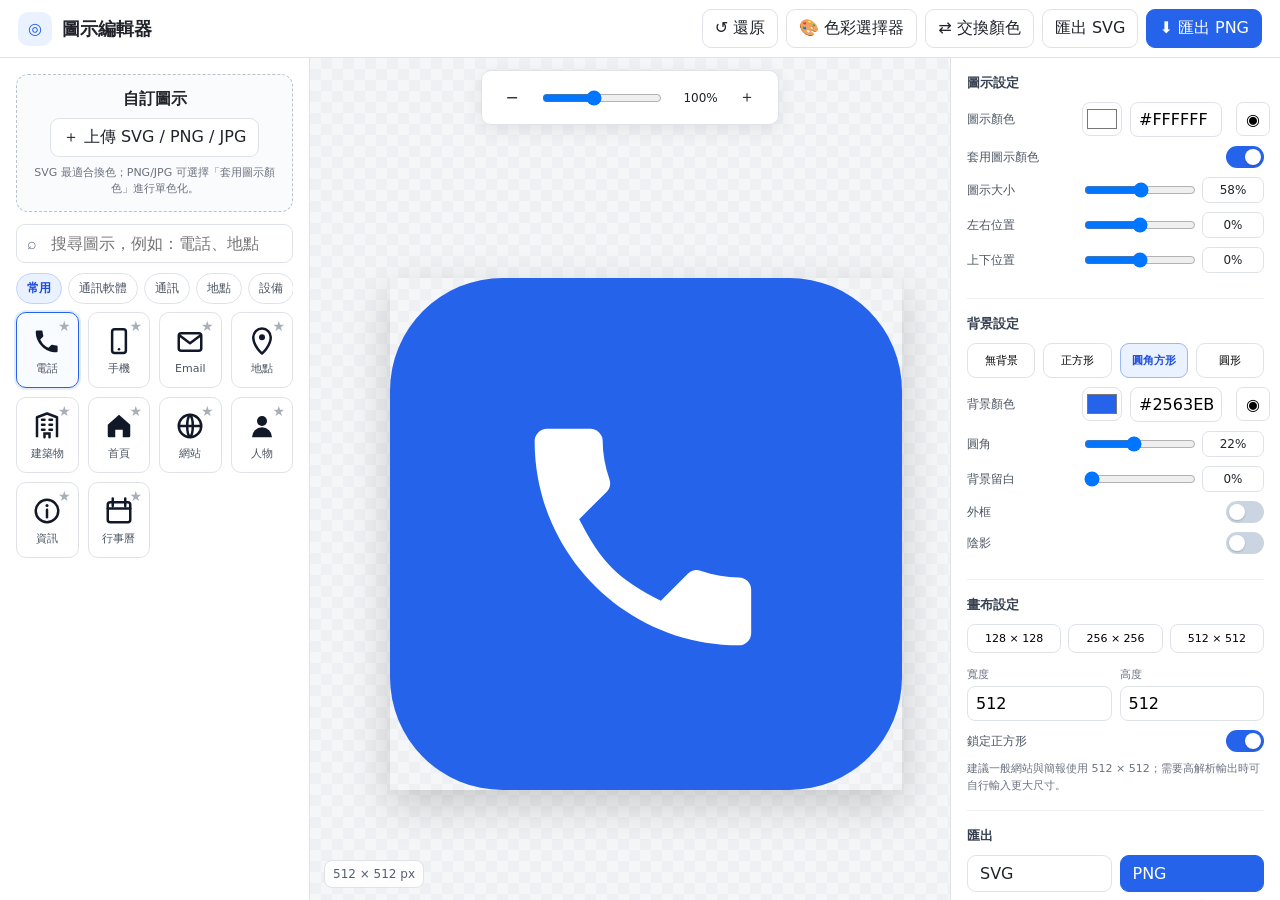
==== commit 790b794e: "Load color picker tools in icon editor V1.3" ====
--- a/icon-editor/index.html
+++ b/icon-editor/index.html
@@ -3,7 +3,7 @@
 <head>
 <meta charset="UTF-8">
 <meta name="viewport" content="width=device-width,initial-scale=1.0">
-<title>圖示編輯器 V1.2</title>
+<title>圖示編輯器 V1.3</title>
 <style>
 html,body{margin:0;width:100%;height:100%;overflow:hidden;background:#f5f6f8}
 iframe{display:block;width:100%;height:100%;border:0}
@@ -16,9 +16,15 @@
 frame.addEventListener('load',()=>{
   const doc=frame.contentDocument;
   if(!doc) return;
-  const s=doc.createElement('script');
-  s.src='brands.js?v=1.2';
-  doc.body.appendChild(s);
+
+  const brands=doc.createElement('script');
+  brands.src='brands.js?v=1.3';
+  brands.onload=()=>{
+    const picker=doc.createElement('script');
+    picker.src='color-picker.js?v=1.3';
+    doc.body.appendChild(picker);
+  };
+  doc.body.appendChild(brands);
 });
 </script>
 </body>
